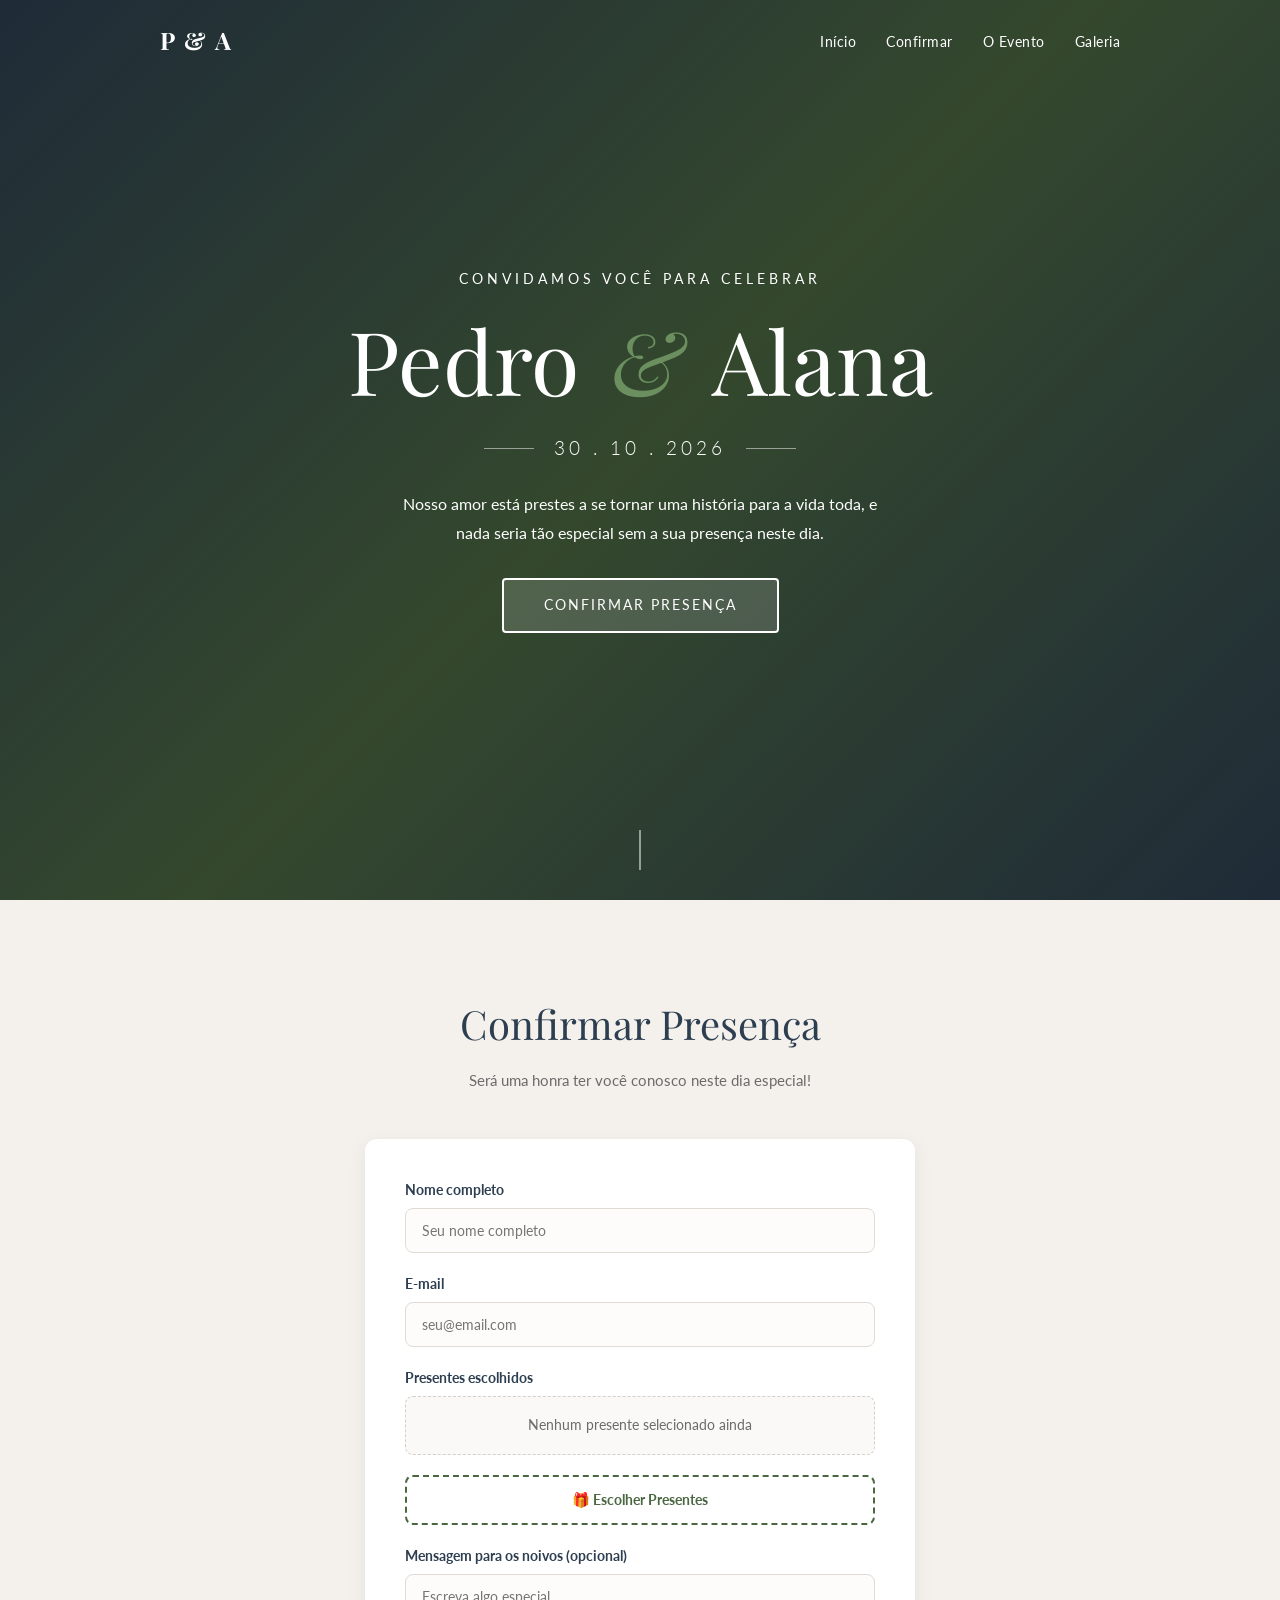
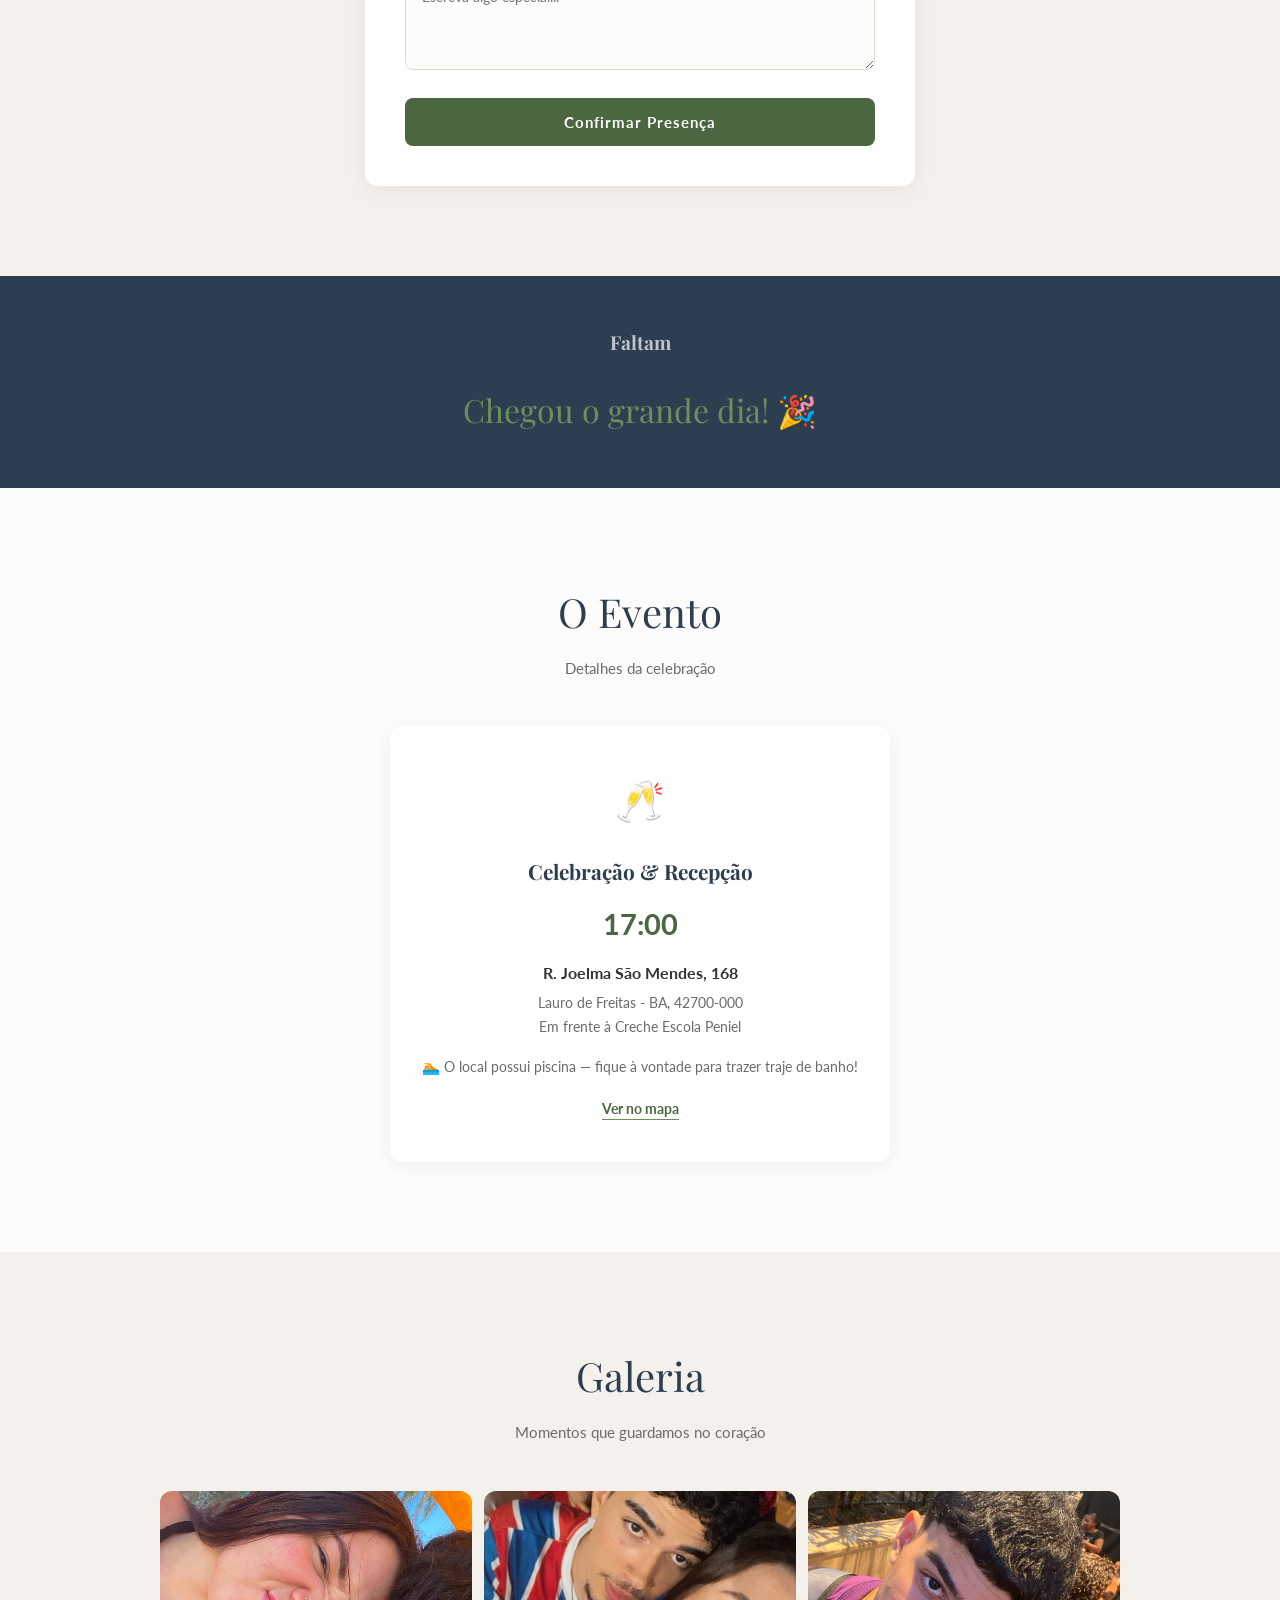
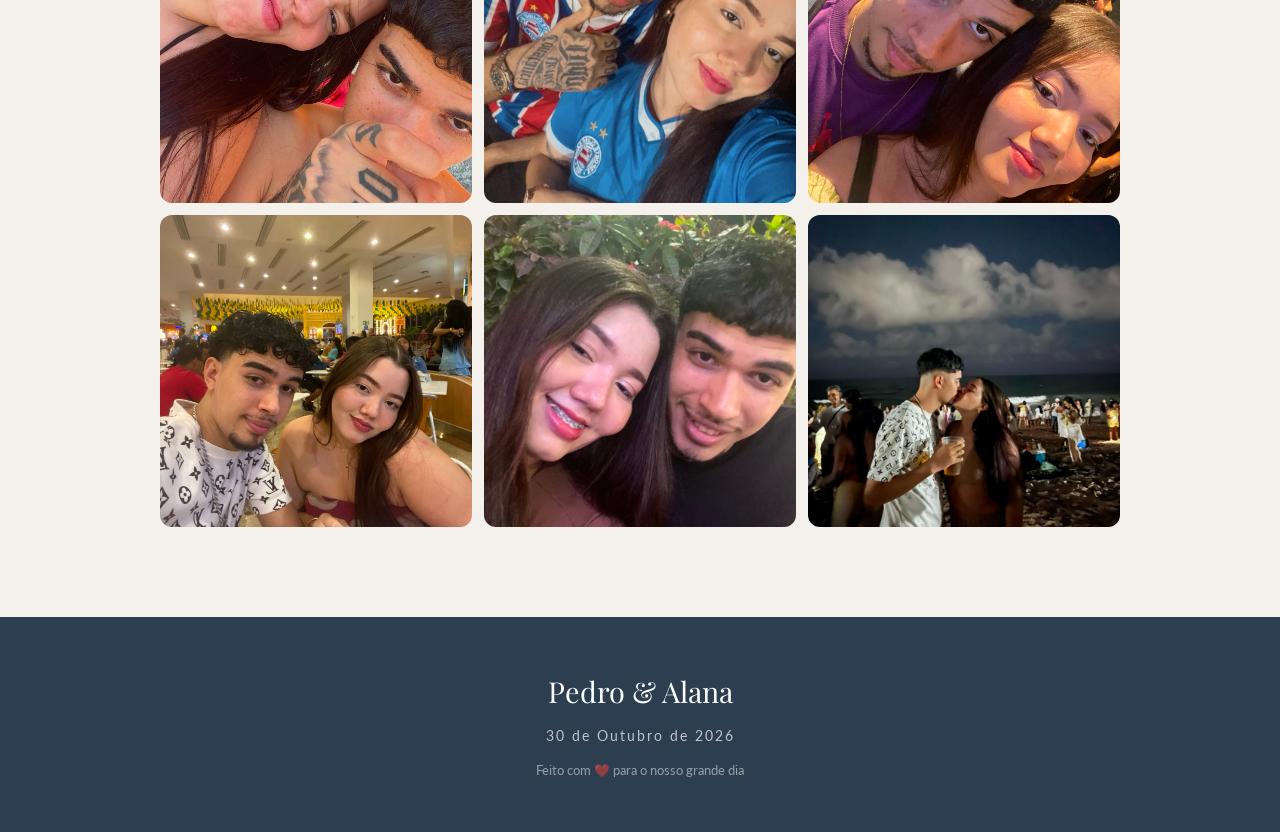
==== index.html @ 4450fdfe "conectando com banco de dados" ====
<!DOCTYPE html>
<html lang="pt-BR">
<head>
    <meta charset="UTF-8">
    <meta name="viewport" content="width=device-width, initial-scale=1.0">
    <title>Pedro & Alana - Nosso Casamento</title>
    <meta name="description" content="Você está convidado(a) para celebrar o casamento de Pedro & Alana. 30 de Outubro de 2026.">
    <meta property="og:title" content="Pedro & Alana - Casamento 💍">
    <meta property="og:description" content="Com alegria no coração, convidamos você para celebrar nosso casamento e chá de casa nova. 30 de Outubro de 2026.">
    <meta property="og:image" content="https://pedriquedantas.github.io/casamento-pedro-e-alana/img/preview.jpg">
    <meta property="og:url" content="https://pedriquedantas.github.io/casamento-pedro-e-alana/">
    <meta property="og:type" content="website">
    <link rel="preconnect" href="https://fonts.googleapis.com">
    <link rel="preconnect" href="https://fonts.gstatic.com" crossorigin>
    <link href="https://fonts.googleapis.com/css2?family=Playfair+Display:ital,wght@0,400;0,700;1,400&family=Lato:wght@300;400;700&display=swap" rel="stylesheet">
    <link rel="stylesheet" href="css/style.css">
    <link rel="stylesheet" href="css/animations.css">
</head>
<body>
    <!-- Navegação -->
    <nav class="navbar" id="navbar">
        <div class="nav-container">
            <a href="#inicio" class="nav-logo">P & A</a>
            <button class="nav-toggle" id="navToggle" aria-label="Menu">
                <span></span>
                <span></span>
                <span></span>
            </button>
            <ul class="nav-menu" id="navMenu">
                <li><a href="#inicio">Início</a></li>
                <li><a href="#confirmar">Confirmar</a></li>
                <li><a href="#evento">O Evento</a></li>
                <li><a href="#galeria">Galeria</a></li>
            </ul>
        </div>
    </nav>

    <!-- Hero Section -->
    <section class="hero" id="inicio">
        <div class="hero-overlay"></div>
        <div class="hero-content">
            <p class="hero-subtitle fade-in">Convidamos você para celebrar</p>
            <h1 class="hero-title fade-in">Pedro <span class="ampersand">&</span> Alana</h1>
            <div class="hero-date fade-in">
                <span class="hero-line"></span>
                <p>30 . 10 . 2026</p>
                <span class="hero-line"></span>
            </div>
            <p class="hero-msg fade-in">Nosso amor está prestes a se tornar uma história para a vida toda, e nada seria tão especial sem a sua presença neste dia.</p>
            <div class="hero-buttons fade-in">
                <a href="#confirmar" class="hero-btn">Confirmar Presença</a>
            </div>
        </div>
        <div class="scroll-indicator"><span></span></div>
    </section>

    <!-- Confirmação de Presença -->
    <section class="section confirmar" id="confirmar">
        <div class="container">
            <h2 class="section-title">Confirmar Presença</h2>
            <p class="section-subtitle">Será uma honra ter você conosco neste dia especial!</p>

            <div class="form-card">
                <form id="rsvpForm" action="https://api.web3forms.com/submit" method="POST">
                    <input type="hidden" name="access_key" value="fa7664ac-3892-43a5-90b3-ad1bafce00cf">
                    <input type="hidden" name="subject" value="Nova Confirmação de Presença - Casamento Pedro & Alana">
                    <input type="hidden" name="from_name" value="Site Casamento Pedro & Alana">
                    <input type="checkbox" name="botcheck" style="display:none">
                    <div class="form-group">
                        <label for="nome">Nome completo</label>
                        <input type="text" id="nome" name="nome" placeholder="Seu nome completo" required>
                    </div>
                    <div class="form-group">
                        <label for="email">E-mail</label>
                        <input type="email" id="email" name="email" placeholder="seu@email.com" required>
                    </div>
                    <div class="form-group">
                        <label>Presentes escolhidos</label>
                        <div class="presentes-escolhidos" id="presentesEscolhidos">
                            <p class="presentes-placeholder">Nenhum presente selecionado ainda</p>
                        </div>
                        <input type="hidden" id="presenteHidden" name="presentes" value="">
                    </div>
                    <button type="button" class="btn-escolher-presente" id="btnEscolherPresente">🎁 Escolher Presentes</button>
                    <div class="form-group">
                        <label for="mensagem">Mensagem para os noivos (opcional)</label>
                        <textarea id="mensagem" name="mensagem" placeholder="Escreva algo especial..." rows="4"></textarea>
                    </div>
                    <button type="submit" class="btn-submit">Confirmar Presença</button>
                </form>
                <div class="form-success" id="formSuccess" hidden>
                    <div class="success-icon">✅</div>
                    <h3>Presença Confirmada!</h3>
                    <p>Obrigado! Estamos ansiosos para celebrar com você.</p>
                </div>
            </div>
        </div>
    </section>

    <!-- Contagem Regressiva -->
    <section class="countdown-section">
        <div class="container">
            <h2 class="section-subtitle">Faltam</h2>
            <div class="countdown" id="countdown">
                <div class="count-item">
                    <span class="count-number" id="dias">0</span>
                    <span class="count-label">Dias</span>
                </div>
                <div class="count-item">
                    <span class="count-number" id="horas">0</span>
                    <span class="count-label">Horas</span>
                </div>
                <div class="count-item">
                    <span class="count-number" id="minutos">0</span>
                    <span class="count-label">Minutos</span>
                </div>
                <div class="count-item">
                    <span class="count-number" id="segundos">0</span>
                    <span class="count-label">Segundos</span>
                </div>
            </div>
        </div>
    </section>

    <!-- O Evento -->
    <section class="section evento" id="evento">
        <div class="container">
            <h2 class="section-title">O Evento</h2>
            <p class="section-subtitle">Detalhes da celebração</p>
            <div class="evento-grid">
                <div class="evento-card fade-in-up">
                    <div class="evento-icon">🥂</div>
                    <h3>Celebração & Recepção</h3>
                    <p class="evento-hora">17:00</p>
                    <p class="evento-local">R. Joelma São Mendes, 168</p>
                    <p class="evento-endereco">Lauro de Freitas - BA, 42700-000<br>Em frente à Creche Escola Peniel</p>
                    <p class="evento-endereco" style="margin-top: 10px;">🏊 O local possui piscina — fique à vontade para trazer traje de banho!</p>
                    <a href="https://www.google.com/maps/search/R.+Joelma+São+Mendes+168+Lauro+de+Freitas+BA" class="evento-mapa" target="_blank">Ver no mapa</a>
                </div>
            </div>
        </div>
    </section>

    <!-- Galeria -->
    <section class="section galeria" id="galeria">
        <div class="container">
            <h2 class="section-title">Galeria</h2>
            <p class="section-subtitle">Momentos que guardamos no coração</p>
            <div class="galeria-grid">
                <div class="galeria-item fade-in-up"><img src="img/galeria-1.jpg" alt="Pedro e Alana"></div>
                <div class="galeria-item fade-in-up"><img src="img/galeria-2.jpg" alt="Pedro e Alana"></div>
                <div class="galeria-item fade-in-up"><img src="img/galeria-3.jpg" alt="Pedro e Alana"></div>
                <div class="galeria-item fade-in-up"><img src="img/galeria-4.jpg" alt="Pedro e Alana"></div>
                <div class="galeria-item fade-in-up"><img src="img/galeria-5.jpg" alt="Pedro e Alana"></div>
                <div class="galeria-item fade-in-up"><img src="img/galeria-6.jpg" alt="Pedro e Alana"></div>
            </div>
        </div>
    </section>

    <!-- Footer -->
    <footer class="footer">
        <div class="footer-content">
            <p class="footer-names">Pedro & Alana</p>
            <p class="footer-date">30 de Outubro de 2026</p>
            <p class="footer-msg">Feito com ❤️ para o nosso grande dia</p>
        </div>
    </footer>

    <!-- Modal Introdução Chá de Casa Nova -->
    <div class="modal" id="modalIntro" hidden>
        <div class="modal-overlay"></div>
        <div class="modal-content modal-intro">
            <div class="intro-animation">
                <div class="intro-icon">🏡</div>
                <h3>Chá de Casa Nova</h3>
                <p>Além de celebrar nosso casamento, estamos construindo juntos o nosso primeiro lar.</p>
                <p>Cada presente que você escolher será parte dessa história que estamos começando a escrever.</p>
                <p class="intro-paleta">🎨 Nossa paleta preferida: <strong>branco</strong>, <strong>cinza</strong> e <strong>preto</strong></p>
                <button class="btn-ver-presentes" id="btnVerPresentes">Ver Lista de Presentes →</button>
            </div>
        </div>
    </div>

    <!-- Modal de Presentes -->
    <div class="modal" id="modalPresentes" hidden>
        <div class="modal-overlay"></div>
        <div class="modal-content modal-presentes">
            <button class="modal-close" id="modalClose" aria-label="Fechar">&times;</button>
            <h3>Escolha um Presente 🎁</h3>
            <p style="color: var(--text-light); margin-bottom: 20px;">Clique nos presentes que deseja dar — você pode escolher mais de um!</p>
            <div class="modal-presentes-grid">
                <div class="modal-presente-item" data-item="Kit de Talheres 24pç" data-valor="114.30">
                    <img src="https://m.magazineluiza.com.br/a-static/420x420/jogo-de-talheres-tramontina-inox-colher-faca-garfo-24-pecas-inox/ecomba/buzi-24/5e5c40ea4fdc407ab9ac84c4c9607fbe.jpeg" alt="Kit de Talheres">
                    <span class="modal-presente-nome">Kit de Talheres 24pç</span>
                    <span class="modal-presente-valor">R$ 114,30</span>
                </div>
                <div class="modal-presente-item" data-item="Jogo de Copos 6pç" data-valor="59.90">
                    <img src="https://m.magazineluiza.com.br/a-static/420x420/jogo-de-copos-de-vidro-440ml-6-pecas-haus-concept-prince/magazineluiza/238950500/ed05862039e8bf380545e26cb902b89f.jpg" alt="Jogo de Copos">
                    <span class="modal-presente-nome">Jogo de Copos 6pç</span>
                    <span class="modal-presente-valor">R$ 59,90</span>
                </div>
                <div class="modal-presente-item" data-item="Aspirador de Pó Electrolux" data-valor="199.90">
                    <img src="https://a-static.mlcdn.com.br/450pxx450px/aspirador-de-po-vertical-electrolux-1100w-powerspeed-2-em-1-eletrolux/carrefouroficial/900012657/34eea8bad2c3ba28232d7d7eb1c2023a.jpeg" alt="Aspirador de Pó">
                    <span class="modal-presente-nome">Aspirador de Pó Electrolux</span>
                    <span class="modal-presente-valor">R$ 199,90</span>
                </div>
                <div class="modal-presente-item" data-item="Jogo de Panelas 6pç" data-valor="480.10">
                    <img src="https://m.magazineluiza.com.br/a-static/420x420/jogo-de-panelas-antiaderente-ceramica-cooktop-fogao-inducao-kit-6-pecas-conjunto-marmol-mimostyle/magazinegeraiscomercio/ut1902-1/ed225d741a01115f8f3fce065d508795.jpeg" alt="Jogo de Panelas">
                    <span class="modal-presente-nome">Jogo de Panelas 6pç</span>
                    <span class="modal-presente-valor">R$ 480,10</span>
                </div>
                <div class="modal-presente-item" data-item="Jogo de Toalhas 4pç" data-valor="169.90">
                    <img src="https://a-static.mlcdn.com.br/280x210/jogo-de-toalhas-4-pecas-marselha-100-algodao-felpudas-sarah-enxovais/toalhassarah/410052/fd03adc4da24a21e64c34e1f89e6ee22.jpeg" alt="Jogo de Toalhas">
                    <span class="modal-presente-nome">Jogo de Toalhas 4pç</span>
                    <span class="modal-presente-valor">R$ 169,90</span>
                </div>
                <div class="modal-presente-item" data-item="Jogo de Cama Casal 6pç" data-valor="149.90">
                    <img src="https://a-static.mlcdn.com.br/%7Bw%7Dx%7Bh%7D/jogo-de-cama-casal-padrao-100-algodao-percal-200-fios-03-pecas-tecido-grosso-macio-cama-box-lindo-mf-enxovais/mfenxovais/15941742290/b84761ccc6e9d76e5aa99f01a6c27c13.jpeg" alt="Jogo de Cama">
                    <span class="modal-presente-nome">Jogo de Cama Casal 6pç</span>
                    <span class="modal-presente-valor">R$ 149,90</span>
                </div>
                <div class="modal-presente-item" data-item="Liquidificador Mondial Turbo" data-valor="139.90">
                    <img src="https://m.magazineluiza.com.br/a-static/420x420/liquidificador-mondial-turbo-3-velocidades-110v-preto/loibrasil/11156/a1725515b0c609f66de9ba4f3d2be5b3.jpg" alt="Liquidificador">
                    <span class="modal-presente-nome">Liquidificador Mondial Turbo</span>
                    <span class="modal-presente-valor">R$ 139,90</span>
                </div>
                <div class="modal-presente-item" data-item="Air Fryer Mondial 12L" data-valor="489.90">
                    <img src="https://m.magazineluiza.com.br/a-static/420x420/fritadeira-air-fryer-mondial-oven-12l-preto-e-inox-afo12/angeloni2/5116519/40b8ff199fcf1559f62c27d562588789.jpg" alt="Air Fryer">
                    <span class="modal-presente-nome">Air Fryer Mondial 12L</span>
                    <span class="modal-presente-valor">R$ 489,90</span>
                </div>
                <div class="modal-presente-item" data-item="Ferro de Passar Black+Decker" data-valor="99.90">
                    <img src="https://m.magazineluiza.com.br/a-static/420x420/ferro-de-passar-black-decker-seco-preto-ferro-passar-antigo-black-decker/encomendamaiseletrosp/14130240792/0a49538127790b5d7adf42aea29b5bc8.jpg" alt="Ferro de Passar">
                    <span class="modal-presente-nome">Ferro de Passar Black+Decker</span>
                    <span class="modal-presente-valor">R$ 99,90</span>
                </div>
                <div class="modal-presente-item" data-item="Jogo de Pratos Tramontina 4pç" data-valor="119.90">
                    <img src="https://m.magazineluiza.com.br/a-static/420x420/jogo-de-pratos-rasos-jantar-refeicao-28cm-kit-4-pecas-azzura-porcelana-decorada-floral-tramontina/magazinegeraiscomercio/ut5420/45f4308349ec332b5b3cdace28d5a5da.jpeg" alt="Jogo de Pratos">
                    <span class="modal-presente-nome">Jogo de Pratos Tramontina 4pç</span>
                    <span class="modal-presente-valor">R$ 119,90</span>
                </div>
                <div class="modal-presente-item" data-item="Micro-ondas Mondial 34L" data-valor="529.90">
                    <img src="https://m.magazineluiza.com.br/a-static/420x420/micro-ondas-mondial-34l-espelhado-mo-02-34-e/magazineluiza/236537700/9dd71432e1a0346fdb903d7fda9a9344.jpg" alt="Micro-ondas">
                    <span class="modal-presente-nome">Micro-ondas Mondial 34L</span>
                    <span class="modal-presente-valor">R$ 529,90</span>
                </div>
                <div class="modal-presente-item" data-item="Batedeira Planetária Mondial" data-valor="349.90">
                    <img src="https://a-static.mlcdn.com.br/470x352/batedeira-planetaria-mondial-preto-e-inox-700w-premium-12-velocidades/magazineluiza/021259300/d63c859ff503ef3e0186d5288be41c71.jpg" alt="Batedeira Planetária">
                    <span class="modal-presente-nome">Batedeira Planetária Mondial</span>
                    <span class="modal-presente-valor">R$ 349,90</span>
                </div>
                <div class="modal-presente-item" data-item="Chaleira Elétrica Mondial 2L" data-valor="89.90">
                    <img src="https://m.magazineluiza.com.br/a-static/420x420/chaleira-eletrica-mondial-pratic-inox-jarra-de-2-litros-ce-06-ferve-agua-p-cha-chimarrao-leite-em-po/lojamegaeletro2/5817731134/983493948d5a38aa0d98798130805c4b.jpeg" alt="Chaleira Elétrica">
                    <span class="modal-presente-nome">Chaleira Elétrica Mondial 2L</span>
                    <span class="modal-presente-valor">R$ 89,90</span>
                </div>
                <div class="modal-presente-item" data-item="Jogo de Taças 6pç" data-valor="89.90">
                    <img src="https://a-static.mlcdn.com.br/420x420/jogo-de-6-tacas-de-vidro-diamante-transparente-340ml-original/lojasrenascerd/sl0826/5a498338d31e282e770616c846af3d33.jpeg" alt="Jogo de Taças">
                    <span class="modal-presente-nome">Jogo de Taças 6pç</span>
                    <span class="modal-presente-valor">R$ 89,90</span>
                </div>
                <div class="modal-presente-item" data-item="Kit Utensílios Cozinha 10pç" data-valor="79.90">
                    <img src="https://m.magazineluiza.com.br/a-static/420x420/conjunto-kit-utensilios-de-cozinha-silicone-inox-jogo-de-utensilio-10-pecas-colheres-espatulas-conchas-pegadores-lumai/idzsolucoes/14778821771/0b2d051d470523ceb79337b05b1e8bd9.jpeg" alt="Kit Utensílios">
                    <span class="modal-presente-nome">Kit Utensílios Cozinha 10pç</span>
                    <span class="modal-presente-valor">R$ 79,90</span>
                </div>
                <div class="modal-presente-item" data-item="Frigideira Tramontina 24cm" data-valor="89.90">
                    <img src="https://a-static.mlcdn.com.br/280x210/frigideira-funda-tramontina-loreto-24cm-antiaderente-wok-22-litros/setemare/ftl24/d513bd9d17cf761c07cf83a31af54cb4.jpg" alt="Frigideira">
                    <span class="modal-presente-nome">Frigideira Tramontina 24cm</span>
                    <span class="modal-presente-valor">R$ 89,90</span>
                </div>
                <div class="modal-presente-item" data-item="Jogo de Facas Tramontina 5pç" data-valor="49.99">
                    <img src="https://a-static.mlcdn.com.br/420x420/jogo-de-facas-tramontina-felice-de-aco-inox-5-pecas-cores-sortidas-tramontina-23499078/trpstore/58834/79175bf789624d2aff3708dde9f64847.jpeg" alt="Jogo de Facas">
                    <span class="modal-presente-nome">Jogo de Facas Tramontina 5pç</span>
                    <span class="modal-presente-valor">R$ 49,99</span>
                </div>
                <div class="modal-presente-item" data-item="Tábua de Corte Pinus" data-valor="59.90">
                    <img src="https://a-static.mlcdn.com.br/420x420/prancha-em-pinus-40x25-com-canaleta-edal/edaltorneadosdemadeirasltda/145/0eb52d47d78ae63a6f93e5908ae286fe.jpeg" alt="Tábua de Corte">
                    <span class="modal-presente-nome">Tábua de Corte Pinus</span>
                    <span class="modal-presente-valor">R$ 59,90</span>
                </div>
                <div class="modal-presente-item" data-item="Aparelho de Jantar 42pç" data-valor="287.90">
                    <img src="https://a-static.mlcdn.com.br/420x420/aparelho-de-jantar-porcelana-legacy-filete-dourado-42-pecas-full-fit/casacenter/6294/a11678e6263b921925fbb9e3eec87880.jpeg" alt="Aparelho de Jantar">
                    <span class="modal-presente-nome">Aparelho de Jantar 42pç</span>
                    <span class="modal-presente-valor">R$ 287,90</span>
                </div>
                <div class="modal-presente-item" data-item="Kit Toalhas Banho 4pç" data-valor="149.90">
                    <img src="https://m.magazineluiza.com.br/a-static/420x420/kit-toalha-banho-e-rosto-4-pecas-prata-100-algodao-fio-penteado-alta-absorcao-buettner-bouton/casalanina/bt-jgt-2b2r-nat-pct-600/845d036f5ba1d46a96e28b3860fbf0e4.jpeg" alt="Kit Toalhas">
                    <span class="modal-presente-nome">Kit Toalhas Banho 4pç</span>
                    <span class="modal-presente-valor">R$ 149,90</span>
                </div>
                <div class="modal-presente-item" data-item="Cortinas" data-valor="89.90">
                    <img src="https://m.magazineluiza.com.br/a-static/420x420/cortinas-aersas-natural-pinch-linho-plissado-214-cm-de-comprimento-2-paineis/nocnocestadosunidos/buybox-cpb0cnlrsrnw/c3370630a655fe1008090242c57f9014.jpeg" alt="Cortinas">
                    <span class="modal-presente-nome">Cortinas</span>
                    <span class="modal-presente-valor">R$ 89,90</span>
                </div>
                <div class="modal-presente-item" data-item="Porta Temperos" data-valor="49.90">
                    <img src="https://m.magazineluiza.com.br/a-static/420x420/porta-tempero-de-vidro-10-pecas-brinox-lock-stock/magazineluiza/240128700/ad5bd42997fc802543f82673241c26af.jpg" alt="Porta Temperos">
                    <span class="modal-presente-nome">Porta Temperos</span>
                    <span class="modal-presente-valor">R$ 49,90</span>
                </div>
                <div class="modal-presente-item" data-item="Mop Giratório" data-valor="105.44">
                    <img src="https://m.magazineluiza.com.br/a-static/420x420/mop-giratorio-8-litros-com-cesto-em-inox-cabo-de-140cm-2-refis-nybc/nybcloja/7908893385187/00c186b4385933e03453e2589fdb42f4.jpeg" alt="Mop Giratório">
                    <span class="modal-presente-nome">Mop Giratório</span>
                    <span class="modal-presente-valor">R$ 105,44</span>
                </div>
                <div class="modal-presente-item" data-item="Escorredor de Pratos Inox" data-valor="129.99">
                    <img src="https://m.magazineluiza.com.br/a-static/420x420/escorredor-de-pratos-20-pratos-montado-porta-talher-em-aco-inox-100-original-mak-inox/multicompras010/15927332140/b947ca2bf6bb2ff0cf0a7b3fc1a094bc.jpeg" alt="Escorredor">
                    <span class="modal-presente-nome">Escorredor de Pratos Inox</span>
                    <span class="modal-presente-valor">R$ 129,99</span>
                </div>
                <div class="modal-presente-item" data-item="Varal de Chão" data-valor="69.90">
                    <img src="https://m.magazineluiza.com.br/a-static/420x420/varal-de-chao-vertical-para-roupas-3-andares-dobravel-portatil-grande-kontuz/nawebutilidade/14819392694/f22670296a9bfbea43a1c9a381c9fd87.jpeg" alt="Varal de Chão">
                    <span class="modal-presente-nome">Varal de Chão</span>
                    <span class="modal-presente-valor">R$ 69,90</span>
                </div>
                <div class="modal-presente-item" data-item="Cesto de Roupas" data-valor="72.90">
                    <img src="https://m.magazineluiza.com.br/a-static/420x420/cesto-de-roupa-suja-de-bambu-com-tampa-e-alcas-50-litros-organizador-lavanderia-brinquedos-kontuz-home/nawebutilidade/cesto03/c7b9e16736157ff400cabc1e1769621c.jpeg" alt="Cesto de Roupas">
                    <span class="modal-presente-nome">Cesto de Roupas</span>
                    <span class="modal-presente-valor">R$ 72,90</span>
                </div>
                <div class="modal-presente-item" data-item="Jogo de Lençol" data-valor="115">
                    <img src="https://a-static.mlcdn.com.br/280x210/jogo-de-lencol-queen-4-pecas-percal-400-fios-premium-rt-enxovais/rtenxovais/jgqueen-400-est/0f40739692cc1c20895777c50e5a5eed.jpeg" alt="Jogo de Lençol">
                    <span class="modal-presente-nome">Jogo de Lençol</span>
                    <span class="modal-presente-valor">R$ 115,00</span>
                </div>
                <div class="modal-presente-item" data-item="Travesseiros" data-valor="49.90">
                    <img src="https://a-static.mlcdn.com.br/420x420/kit-3-travesseiros-hedrons-sono-suave-antialergico-50x70-cm/lorraine-enxovais/k3trhedson/8da5cd52c2eb1928f639ca7e6c671386.jpeg" alt="Travesseiros">
                    <span class="modal-presente-nome">Travesseiros</span>
                    <span class="modal-presente-valor">R$ 49,90</span>
                </div>
                <div class="modal-presente-item" data-item="Conjuntos de Potes" data-valor="69.90">
                    <img src="https://a-static.mlcdn.com.br/280x210/jogo-de-potes-de-vidro-brinox-com-tampa-retangular-lock-stock-6-pecas/magazineluiza/240274100/a63df4aa6120b4b4dca859c9de15c0b3.jpg" alt="Conjuntos de Potes">
                    <span class="modal-presente-nome">Conjuntos de Potes</span>
                    <span class="modal-presente-valor">R$ 69,90</span>
                </div>
                <div class="modal-presente-item" data-item="Travessa de Vidro" data-valor="64.99">
                    <img src="https://a-static.mlcdn.com.br/420x420/travessa-refrataria-de-vidro-retangular-linha-borcam-3-850-ml/portinoxpresentes/46ac350e04e711f0a49d42010a4808f6/38dda1e31a95253df99387bb9bc288b9.jpg" alt="Travessa de Vidro">
                    <span class="modal-presente-nome">Travessa de Vidro</span>
                    <span class="modal-presente-valor">R$ 64,99</span>
                </div>
                <div class="modal-presente-item" data-item="Assadeiras para Bolo" data-valor="69.90">
                    <img src="https://a-static.mlcdn.com.br/420x420/jogo-de-assadeiras-tramontina-antiaderente-retangular-funda-forma-de-bolo/ecomba/kit-4-assadeira-tramontina/1be198aaec7a1cf3a1085c29a44d8d19.jpeg" alt="Assadeiras">
                    <span class="modal-presente-nome">Assadeiras para Bolo</span>
                    <span class="modal-presente-valor">R$ 69,90</span>
                </div>
                <div class="modal-presente-item" data-item="Boleira" data-valor="69.90">
                    <img src="https://m.magazineluiza.com.br/a-static/420x420/boleira-de-vidro-centro-de-mesa-com-tampa-ambar-espelhado-31cm-casambiente/globaleletro/9875p/76ed6b4428a39b9d449712aebaf22024.jpeg" alt="Boleira">
                    <span class="modal-presente-nome">Boleira</span>
                    <span class="modal-presente-valor">R$ 69,90</span>
                </div>
                <div class="modal-presente-item" data-item="Sanduicheira" data-valor="94.91">
                    <img src="https://m.magazineluiza.com.br/a-static/420x420/sanduicheira-grill-mondial-premium-s-19-vermelha-800w/magazineluiza/236683700/7b6dd03546db0f5f36ff367bdb26882a.jpg" alt="Sanduicheira">
                    <span class="modal-presente-nome">Sanduicheira</span>
                    <span class="modal-presente-valor">R$ 94,91</span>
                </div>
                <div class="modal-presente-item" data-item="Conjunto de Xícaras" data-valor="74.99">
                    <img src="https://imgs.casasbahia.com.br/1571195035/1xg.jpg" alt="Conjunto de Xícaras">
                    <span class="modal-presente-nome">Conjunto de Xícaras</span>
                    <span class="modal-presente-valor">R$ 74,99</span>
                </div>
                <div class="modal-presente-item" data-item="Garrafa Térmica de Café" data-valor="59.90">
                    <img src="https://m.magazineluiza.com.br/a-static/420x420/garrafa-termica-cafe-cha-1-litro-khadija-bege-e-dourado-com-alca-elegante-tampa-click-tuut/unioncomerciodevariedades/26461/f514684b34498c62dec3123fd726e07d.jpeg" alt="Garrafa Térmica">
                    <span class="modal-presente-nome">Garrafa Térmica de Café</span>
                    <span class="modal-presente-valor">R$ 59,90</span>
                </div>
                <div class="modal-presente-item" data-item="Jarra de Suco" data-valor="55.09">
                    <img src="https://a-static.mlcdn.com.br/450pxx450px/kit-2-jarras-de-vidro-com-tampa-1-6-litros-para-suco-agua-original/multimaniacomedistribuicao/sl0887x2/4a9797036e95cf15be85cf966e77330b.jpeg" alt="Jarra de Suco">
                    <span class="modal-presente-nome">Jarra de Suco</span>
                    <span class="modal-presente-valor">R$ 55,09</span>
                </div>
                <div class="modal-presente-item" data-item="Ralador Inox" data-valor="35">
                    <img src="https://m.magazineluiza.com.br/a-static/420x420/ralador-inox-4-faces-21cm-inox-gourmet-mix-prata-legumes-queijo-fruta-art-house-panami-original/panami/raladorinoxpan/b2cc012aee70922715c050c3d5c6af66.jpeg" alt="Ralador Inox">
                    <span class="modal-presente-nome">Ralador Inox</span>
                    <span class="modal-presente-valor">R$ 35,00</span>
                </div>
                <div class="modal-presente-item" data-item="Processador de Alimentos" data-valor="150">
                    <img src="https://electrolux.vtexassets.com/arquivos/ids/260807/Multiprocessor_EFP500_FrontView_Electrolux-7000x7000.jpg?v=638817021379570000" alt="Processador de Alimentos">
                    <span class="modal-presente-nome">Processador de Alimentos</span>
                    <span class="modal-presente-valor">R$ 150,00</span>
                </div>
                <div class="modal-presente-item" data-item="Panela de Pressão" data-valor="194.31">
                    <img src="https://a-static.mlcdn.com.br/450pxx450px/panela-de-pressao-45l-polida-abc/utensil/1067783164/5d24ab3702286b1e78e3643986d99c4d.jpg" alt="Panela de Pressão">
                    <span class="modal-presente-nome">Panela de Pressão</span>
                    <span class="modal-presente-valor">R$ 194,31</span>
                </div>
            </div>
            <div class="modal-footer" id="modalFooter">
                <p class="modal-status" id="modalStatus">Nenhum presente selecionado</p>
                <button class="btn-confirmar-presentes" id="btnConfirmarPresentes">Pronto, finalizar ✓</button>
            </div>
        </div>
    </div>

    <script src="js/main.js"></script>
</body>
</html>
---- css/style.css ----
/* ===== RESET & BASE ===== */
*,
*::before,
*::after {
    margin: 0;
    padding: 0;
    box-sizing: border-box;
}

:root {
    --primary: #4a6741;
    --primary-light: #6b8f5e;
    --primary-dark: #3a5233;
    --accent: #2c3e50;
    --bg: #fdfcfa;
    --bg-alt: #f4f1ec;
    --text: #333333;
    --text-light: #6b6b6b;
    --white: #ffffff;
    --shadow: 0 4px 20px rgba(0, 0, 0, 0.06);
    --shadow-lg: 0 10px 40px rgba(0, 0, 0, 0.1);
    --radius: 12px;
    --transition: 0.3s ease;
    --font-display: 'Playfair Display', serif;
    --font-body: 'Lato', sans-serif;
}

html {
    scroll-behavior: smooth;
}

body {
    font-family: var(--font-body);
    background-color: var(--bg);
    color: var(--text);
    line-height: 1.7;
    overflow-x: hidden;
}

img {
    max-width: 100%;
    height: auto;
    display: block;
}

a {
    text-decoration: none;
    color: inherit;
    transition: color var(--transition);
}

button {
    cursor: pointer;
    border: none;
    font-family: inherit;
}

.container {
    max-width: 1000px;
    margin: 0 auto;
    padding: 0 20px;
}

/* ===== NAVBAR ===== */
.navbar {
    position: fixed;
    top: 0;
    left: 0;
    width: 100%;
    z-index: 1000;
    padding: 20px 0;
    transition: all var(--transition);
}

.navbar.scrolled {
    background: rgba(255, 255, 255, 0.97);
    padding: 12px 0;
    box-shadow: 0 2px 20px rgba(0, 0, 0, 0.08);
}

.nav-container {
    max-width: 1000px;
    margin: 0 auto;
    padding: 0 20px;
    display: flex;
    align-items: center;
    justify-content: space-between;
}

.nav-logo {
    font-family: var(--font-display);
    font-size: 1.5rem;
    color: var(--white);
    font-weight: 700;
    letter-spacing: 2px;
    transition: color var(--transition);
}

.navbar.scrolled .nav-logo {
    color: var(--primary);
}

.nav-menu {
    display: flex;
    list-style: none;
    gap: 30px;
}

.nav-menu a {
    color: var(--white);
    font-size: 0.9rem;
    font-weight: 400;
    letter-spacing: 0.5px;
    position: relative;
    transition: color var(--transition);
}

.nav-menu a::after {
    content: '';
    position: absolute;
    bottom: -4px;
    left: 0;
    width: 0;
    height: 1px;
    background: var(--primary-light);
    transition: width var(--transition);
}

.nav-menu a:hover::after {
    width: 100%;
}

.navbar.scrolled .nav-menu a {
    color: var(--text);
}

.navbar.scrolled .nav-menu a:hover {
    color: var(--primary);
}

.nav-toggle {
    display: none;
    flex-direction: column;
    gap: 5px;
    background: none;
    padding: 5px;
}

.nav-toggle span {
    width: 25px;
    height: 2px;
    background: var(--white);
    transition: all var(--transition);
}

.navbar.scrolled .nav-toggle span {
    background: var(--text);
}

/* ===== HERO ===== */
.hero {
    position: relative;
    height: 100vh;
    min-height: 600px;
    display: flex;
    align-items: center;
    justify-content: center;
    background: linear-gradient(135deg, #2c3e50 0%, #4a6741 50%, #2c3e50 100%);
    overflow: hidden;
}

.hero-overlay {
    position: absolute;
    inset: 0;
    background: rgba(0, 0, 0, 0.3);
    z-index: 1;
}

.hero-content {
    position: relative;
    z-index: 2;
    text-align: center;
    color: var(--white);
    padding: 20px;
}

.hero-subtitle {
    font-size: 0.9rem;
    letter-spacing: 4px;
    text-transform: uppercase;
    margin-bottom: 15px;
    opacity: 0.9;
}

.hero-title {
    font-family: var(--font-display);
    font-size: clamp(3rem, 8vw, 5.5rem);
    font-weight: 400;
    line-height: 1.2;
    margin-bottom: 20px;
}

.ampersand {
    font-style: italic;
    color: var(--primary-light);
    margin: 0 10px;
}

.hero-date {
    display: flex;
    align-items: center;
    justify-content: center;
    gap: 20px;
    margin-bottom: 25px;
}

.hero-date p {
    font-size: 1.2rem;
    letter-spacing: 4px;
    font-weight: 300;
}

.hero-line {
    width: 50px;
    height: 1px;
    background: rgba(255, 255, 255, 0.5);
}

.hero-msg {
    font-size: 1rem;
    opacity: 0.85;
    max-width: 480px;
    margin: 0 auto 30px;
    line-height: 1.8;
}

.hero-buttons {
    display: flex;
    gap: 15px;
    justify-content: center;
}

.hero-btn {
    display: inline-block;
    padding: 14px 40px;
    background: rgba(255, 255, 255, 0.15);
    border: 2px solid var(--white);
    color: var(--white);
    font-size: 0.85rem;
    letter-spacing: 2px;
    text-transform: uppercase;
    border-radius: 4px;
    transition: all var(--transition);
    backdrop-filter: blur(4px);
}

.hero-btn:hover {
    background: var(--white);
    color: var(--accent);
}

.scroll-indicator {
    position: absolute;
    bottom: 30px;
    left: 50%;
    transform: translateX(-50%);
    z-index: 2;
}

.scroll-indicator span {
    display: block;
    width: 2px;
    height: 40px;
    background: rgba(255, 255, 255, 0.5);
    animation: scrollPulse 2s infinite;
}

/* ===== SECTIONS ===== */
.section {
    padding: 90px 0;
}

.section-title {
    font-family: var(--font-display);
    font-size: clamp(1.8rem, 4vw, 2.5rem);
    text-align: center;
    color: var(--accent);
    margin-bottom: 10px;
    font-weight: 400;
}

.section-subtitle {
    text-align: center;
    color: var(--text-light);
    font-size: 0.95rem;
    margin-bottom: 45px;
    max-width: 600px;
    margin-left: auto;
    margin-right: auto;
    line-height: 1.7;
}

/* ===== CONFIRMAÇÃO ===== */
.confirmar {
    background: var(--bg-alt);
}

.form-card {
    max-width: 550px;
    margin: 0 auto;
    background: var(--white);
    padding: 40px;
    border-radius: var(--radius);
    box-shadow: var(--shadow);
}

.form-group {
    margin-bottom: 20px;
}

.form-group label {
    display: block;
    font-size: 0.85rem;
    font-weight: 700;
    color: var(--accent);
    margin-bottom: 6px;
}

.form-group input,
.form-group textarea {
    width: 100%;
    padding: 13px 16px;
    border: 1px solid #e0dbd4;
    border-radius: 8px;
    font-family: var(--font-body);
    font-size: 0.9rem;
    color: var(--text);
    background: var(--bg);
    transition: border-color var(--transition), box-shadow var(--transition);
}

.form-group input:focus,
.form-group textarea:focus {
    outline: none;
    border-color: var(--primary-light);
    box-shadow: 0 0 0 3px rgba(74, 103, 65, 0.1);
}

.form-group textarea {
    resize: vertical;
}

#presente {
    cursor: pointer;
    background-color: #f9f8f6;
}

#presente:hover {
    border-color: var(--primary);
}

.btn-submit {
    width: 100%;
    padding: 15px;
    background: var(--primary);
    color: var(--white);
    font-size: 0.95rem;
    font-weight: 700;
    letter-spacing: 1px;
    border-radius: 8px;
    transition: all var(--transition);
}

.btn-submit:hover {
    background: var(--primary-dark);
    transform: translateY(-2px);
    box-shadow: 0 5px 15px rgba(74, 103, 65, 0.3);
}

.form-success {
    text-align: center;
    padding: 30px;
}

.success-icon {
    font-size: 3rem;
    margin-bottom: 15px;
}

.form-success h3 {
    font-family: var(--font-display);
    font-size: 1.5rem;
    color: var(--accent);
    margin-bottom: 10px;
}

.form-success p {
    color: var(--text-light);
}

/* Presentes escolhidos */
.presentes-escolhidos {
    min-height: 50px;
    padding: 12px;
    border: 1px dashed #d4cfc7;
    border-radius: 8px;
    background: #faf9f7;
}

.presentes-placeholder {
    color: var(--text-light);
    font-size: 0.85rem;
    text-align: center;
    margin: 5px 0;
}

.presente-tag {
    display: inline-flex;
    align-items: center;
    gap: 6px;
    background: var(--primary);
    color: white;
    padding: 6px 12px;
    border-radius: 20px;
    font-size: 0.78rem;
    font-weight: 600;
    margin: 4px;
}

.presente-tag .remover-presente {
    background: none;
    border: none;
    color: white;
    font-size: 1rem;
    cursor: pointer;
    opacity: 0.8;
    padding: 0 2px;
    line-height: 1;
}

.presente-tag .remover-presente:hover {
    opacity: 1;
}

.btn-escolher-presente {
    width: 100%;
    padding: 14px;
    background: transparent;
    color: var(--primary);
    font-size: 0.9rem;
    font-weight: 700;
    border: 2px dashed var(--primary);
    border-radius: 8px;
    margin-bottom: 20px;
    transition: all var(--transition);
}

.btn-escolher-presente:hover {
    background: var(--primary);
    color: white;
    border-style: solid;
}

/* Modal Intro */
.modal-intro {
    max-width: 450px;
    text-align: center;
    padding: 50px 40px;
}

.intro-animation {
    animation: introFadeIn 0.8s ease both;
}

.intro-icon {
    font-size: 3.5rem;
    margin-bottom: 20px;
    animation: pulse 2s infinite;
}

.modal-intro h3 {
    font-family: var(--font-display);
    font-size: 1.6rem;
    color: var(--accent);
    margin-bottom: 15px;
}

.modal-intro p {
    color: var(--text-light);
    font-size: 0.95rem;
    line-height: 1.7;
    margin-bottom: 12px;
}

.intro-paleta {
    margin-top: 15px;
    padding: 10px;
    background: var(--bg-alt);
    border-radius: 8px;
    font-size: 0.85rem !important;
}

.btn-ver-presentes {
    margin-top: 25px;
    padding: 14px 30px;
    background: var(--primary);
    color: white;
    border: none;
    border-radius: 8px;
    font-size: 0.9rem;
    font-weight: 700;
    cursor: pointer;
    transition: all var(--transition);
}

.btn-ver-presentes:hover {
    background: var(--primary-dark);
    transform: translateY(-2px);
}

@keyframes introFadeIn {
    from { opacity: 0; transform: translateY(20px); }
    to { opacity: 1; transform: translateY(0); }
}

@keyframes pulse {
    0%, 100% { transform: scale(1); }
    50% { transform: scale(1.1); }
}

/* ===== COUNTDOWN ===== */
.countdown-section {
    background: var(--accent);
    padding: 50px 20px;
}

.countdown-section .section-subtitle {
    color: rgba(255, 255, 255, 0.7);
    text-align: center;
    font-family: var(--font-display);
    font-size: 1.2rem;
    margin-bottom: 25px;
}

.countdown {
    display: flex;
    justify-content: center;
    gap: 30px;
    flex-wrap: wrap;
}

.count-item {
    text-align: center;
    min-width: 90px;
}

.count-number {
    display: block;
    font-family: var(--font-display);
    font-size: 3rem;
    font-weight: 700;
    color: var(--primary-light);
    line-height: 1;
}

.count-label {
    display: block;
    font-size: 0.75rem;
    letter-spacing: 2px;
    text-transform: uppercase;
    color: rgba(255, 255, 255, 0.6);
    margin-top: 8px;
}

/* ===== EVENTO ===== */
.evento-grid {
    display: grid;
    grid-template-columns: 1fr;
    gap: 30px;
    max-width: 500px;
    margin: 0 auto;
}

.evento-card {
    background: var(--white);
    padding: 40px 30px;
    border-radius: var(--radius);
    text-align: center;
    box-shadow: var(--shadow);
    transition: transform var(--transition);
}

.evento-card:hover {
    transform: translateY(-3px);
}

.evento-icon {
    font-size: 2.5rem;
    margin-bottom: 20px;
}

.evento-card h3 {
    font-family: var(--font-display);
    font-size: 1.3rem;
    color: var(--accent);
    margin-bottom: 10px;
}

.evento-hora {
    font-size: 1.8rem;
    font-weight: 700;
    color: var(--primary);
    margin-bottom: 10px;
}

.evento-local {
    font-weight: 700;
    margin-bottom: 5px;
}

.evento-endereco {
    color: var(--text-light);
    font-size: 0.9rem;
    margin-bottom: 15px;
}

.evento-mapa {
    color: var(--primary);
    font-weight: 700;
    font-size: 0.9rem;
    border-bottom: 1px solid var(--primary-light);
    padding-bottom: 2px;
}

.evento-mapa:hover {
    color: var(--primary-dark);
}

/* ===== GALERIA ===== */
.galeria {
    background: var(--bg-alt);
}

.galeria-grid {
    display: grid;
    grid-template-columns: repeat(3, 1fr);
    gap: 12px;
}

.galeria-item {
    aspect-ratio: 1;
    border-radius: var(--radius);
    overflow: hidden;
}

.galeria-item img {
    width: 100%;
    height: 100%;
    object-fit: cover;
    transition: transform var(--transition);
}

.galeria-item:hover img {
    transform: scale(1.05);
}

/* ===== FOOTER ===== */
.footer {
    background: var(--accent);
    color: var(--white);
    padding: 50px 20px;
    text-align: center;
}

.footer-names {
    font-family: var(--font-display);
    font-size: 1.8rem;
    margin-bottom: 8px;
}

.footer-date {
    font-size: 0.9rem;
    opacity: 0.7;
    letter-spacing: 2px;
    margin-bottom: 12px;
}

.footer-msg {
    font-size: 0.8rem;
    opacity: 0.5;
}

/* ===== MODAL DE PRESENTES ===== */
.modal {
    position: fixed;
    inset: 0;
    z-index: 2000;
    display: flex;
    align-items: center;
    justify-content: center;
    padding: 20px;
}

.modal[hidden] {
    display: none;
}

.modal-overlay {
    position: absolute;
    inset: 0;
    background: rgba(0, 0, 0, 0.6);
}

.modal-content {
    position: relative;
    z-index: 1;
    background: var(--white);
    padding: 30px;
    border-radius: var(--radius);
    max-width: 700px;
    width: 100%;
    max-height: 85vh;
    overflow-y: auto;
    box-shadow: var(--shadow-lg);
}

.modal-close {
    position: absolute;
    top: 12px;
    right: 18px;
    background: none;
    font-size: 2rem;
    color: var(--text-light);
    transition: color var(--transition);
    cursor: pointer;
}

.modal-close:hover {
    color: var(--text);
}

.modal-content h3 {
    font-family: var(--font-display);
    font-size: 1.4rem;
    color: var(--accent);
    margin-bottom: 5px;
    text-align: center;
}

.modal-presentes-grid {
    display: grid;
    grid-template-columns: repeat(auto-fill, minmax(140px, 1fr));
    gap: 12px;
    margin-top: 15px;
}

.modal-presente-item {
    background: var(--bg);
    border: 2px solid transparent;
    border-radius: 10px;
    padding: 10px;
    text-align: center;
    cursor: pointer;
    transition: all var(--transition);
}

.modal-presente-item:hover {
    border-color: var(--primary);
    transform: translateY(-2px);
    box-shadow: 0 4px 12px rgba(74, 103, 65, 0.15);
}

.modal-presente-item img {
    width: 100%;
    aspect-ratio: 1;
    object-fit: cover;
    border-radius: 8px;
    margin-bottom: 8px;
}

.modal-presente-nome {
    display: block;
    font-size: 0.75rem;
    font-weight: 700;
    color: var(--accent);
    margin-bottom: 4px;
    line-height: 1.3;
}

.modal-presente-valor {
    display: block;
    font-size: 0.8rem;
    color: var(--primary);
    font-weight: 700;
}

/* Presenteado no modal */
.modal-presente-item.presenteado {
    opacity: 0.4;
    pointer-events: none;
    position: relative;
}

.modal-presente-item.presenteado::after {
    content: '✓ Presenteado';
    position: absolute;
    top: 50%;
    left: 50%;
    transform: translate(-50%, -50%);
    background: rgba(0,0,0,0.7);
    color: white;
    padding: 4px 10px;
    border-radius: 4px;
    font-size: 0.7rem;
    font-weight: 700;
}

/* Item selecionado no modal */
.modal-presente-item.selecionado {
    border-color: var(--primary);
    background: rgba(74, 103, 65, 0.08);
    position: relative;
}

.modal-presente-item.selecionado::before {
    content: '✓';
    position: absolute;
    top: 6px;
    right: 6px;
    background: var(--primary);
    color: white;
    width: 20px;
    height: 20px;
    border-radius: 50%;
    display: flex;
    align-items: center;
    justify-content: center;
    font-size: 0.7rem;
    font-weight: 700;
    z-index: 1;
}

/* Footer do modal */
.modal-footer {
    position: sticky;
    bottom: -30px;
    background: var(--white);
    padding: 18px 5px;
    border-top: 1px solid #eee;
    margin-top: 20px;
    display: flex;
    align-items: center;
    justify-content: space-between;
    gap: 12px;
    z-index: 5;
}

.modal-status {
    font-size: 0.9rem;
    color: var(--text);
    font-weight: 600;
}

.btn-confirmar-presentes {
    padding: 14px 28px;
    background: var(--primary);
    color: white;
    border: none;
    border-radius: 8px;
    font-size: 0.95rem;
    font-weight: 700;
    cursor: pointer;
    transition: all var(--transition);
    white-space: nowrap;
    box-shadow: 0 4px 12px rgba(74, 103, 65, 0.3);
}

.btn-confirmar-presentes:hover {
    background: var(--primary-dark);
    transform: translateY(-2px);
    box-shadow: 0 6px 18px rgba(74, 103, 65, 0.4);
}

/* ===== RESPONSIVO ===== */
@media (max-width: 768px) {
    .nav-toggle {
        display: flex;
    }

    .nav-menu {
        position: absolute;
        top: 100%;
        left: 0;
        width: 100%;
        background: var(--white);
        flex-direction: column;
        padding: 20px;
        gap: 15px;
        box-shadow: var(--shadow);
        transform: translateY(-10px);
        opacity: 0;
        visibility: hidden;
        transition: all var(--transition);
    }

    .nav-menu.active {
        transform: translateY(0);
        opacity: 1;
        visibility: visible;
    }

    .nav-menu a {
        color: var(--text) !important;
        font-size: 1rem;
    }

    .section {
        padding: 60px 0;
    }

    .galeria-grid {
        grid-template-columns: repeat(2, 1fr);
    }

    .countdown {
        gap: 15px;
    }

    .count-number {
        font-size: 2.2rem;
    }

    .form-card {
        padding: 25px;
    }

    .modal-presentes-grid {
        grid-template-columns: repeat(2, 1fr);
    }

    .modal-content {
        padding: 20px;
        max-height: 90vh;
        border-radius: 16px 16px 0 0;
        position: fixed;
        bottom: 0;
        left: 0;
        right: 0;
        max-width: 100%;
        margin: 0;
    }

    .modal-footer {
        position: sticky;
        bottom: -20px;
        flex-direction: column;
        gap: 10px;
        padding: 15px 0;
        margin-bottom: 0;
    }

    .btn-confirmar-presentes {
        width: 100%;
        padding: 16px;
        font-size: 1rem;
    }

    .modal-presente-item {
        padding: 8px;
    }

    .modal-presente-nome {
        font-size: 0.7rem;
    }
}

@media (max-width: 480px) {
    .galeria-grid {
        grid-template-columns: 1fr;
    }

    .modal-presentes-grid {
        grid-template-columns: repeat(2, 1fr);
        gap: 8px;
    }

    .modal-content h3 {
        font-size: 1.2rem;
    }
}
---- css/animations.css ----
/* ===== ANIMATIONS ===== */

/* Scroll Indicator */
@keyframes scrollPulse {
    0%, 100% {
        opacity: 1;
        transform: scaleY(1);
    }
    50% {
        opacity: 0.4;
        transform: scaleY(0.6);
        transform-origin: top;
    }
}

/* Fade In */
.fade-in {
    opacity: 0;
    transform: translateY(20px);
    animation: fadeIn 1s ease forwards;
}

.fade-in:nth-child(1) { animation-delay: 0.2s; }
.fade-in:nth-child(2) { animation-delay: 0.4s; }
.fade-in:nth-child(3) { animation-delay: 0.6s; }
.fade-in:nth-child(4) { animation-delay: 0.8s; }

@keyframes fadeIn {
    to {
        opacity: 1;
        transform: translateY(0);
    }
}

/* Fade In Up - Scroll triggered */
.fade-in-up {
    opacity: 0;
    transform: translateY(40px);
    transition: opacity 0.8s ease, transform 0.8s ease;
}

.fade-in-up.visible {
    opacity: 1;
    transform: translateY(0);
}

/* Stagger delay for grid items */
.fade-in-up:nth-child(1) { transition-delay: 0s; }
.fade-in-up:nth-child(2) { transition-delay: 0.1s; }
.fade-in-up:nth-child(3) { transition-delay: 0.2s; }
.fade-in-up:nth-child(4) { transition-delay: 0.3s; }
.fade-in-up:nth-child(5) { transition-delay: 0.4s; }
.fade-in-up:nth-child(6) { transition-delay: 0.5s; }

/* Navbar toggle animation */
.nav-toggle.active span:nth-child(1) {
    transform: rotate(45deg) translate(5px, 5px);
}

.nav-toggle.active span:nth-child(2) {
    opacity: 0;
}

.nav-toggle.active span:nth-child(3) {
    transform: rotate(-45deg) translate(5px, -5px);
}

/* Button ripple effect */
.btn-presente::after,
.btn-submit::after {
    content: '';
    position: absolute;
    inset: 0;
    border-radius: inherit;
    opacity: 0;
    transition: opacity 0.3s;
}

/* Smooth card hover */
.presente-card,
.evento-card,
.timeline-content {
    transition: transform 0.3s ease, box-shadow 0.3s ease;
}

.presente-card:hover,
.evento-card:hover {
    box-shadow: 0 10px 30px rgba(0, 0, 0, 0.1);
}

/* Toast notification */
.toast {
    position: fixed;
    bottom: 30px;
    left: 50%;
    transform: translateX(-50%) translateY(100px);
    background: #2c3e50;
    color: white;
    padding: 15px 30px;
    border-radius: 8px;
    font-size: 0.9rem;
    z-index: 3000;
    opacity: 0;
    transition: all 0.4s ease;
    box-shadow: 0 5px 20px rgba(0, 0, 0, 0.2);
}

.toast.show {
    transform: translateX(-50%) translateY(0);
    opacity: 1;
}
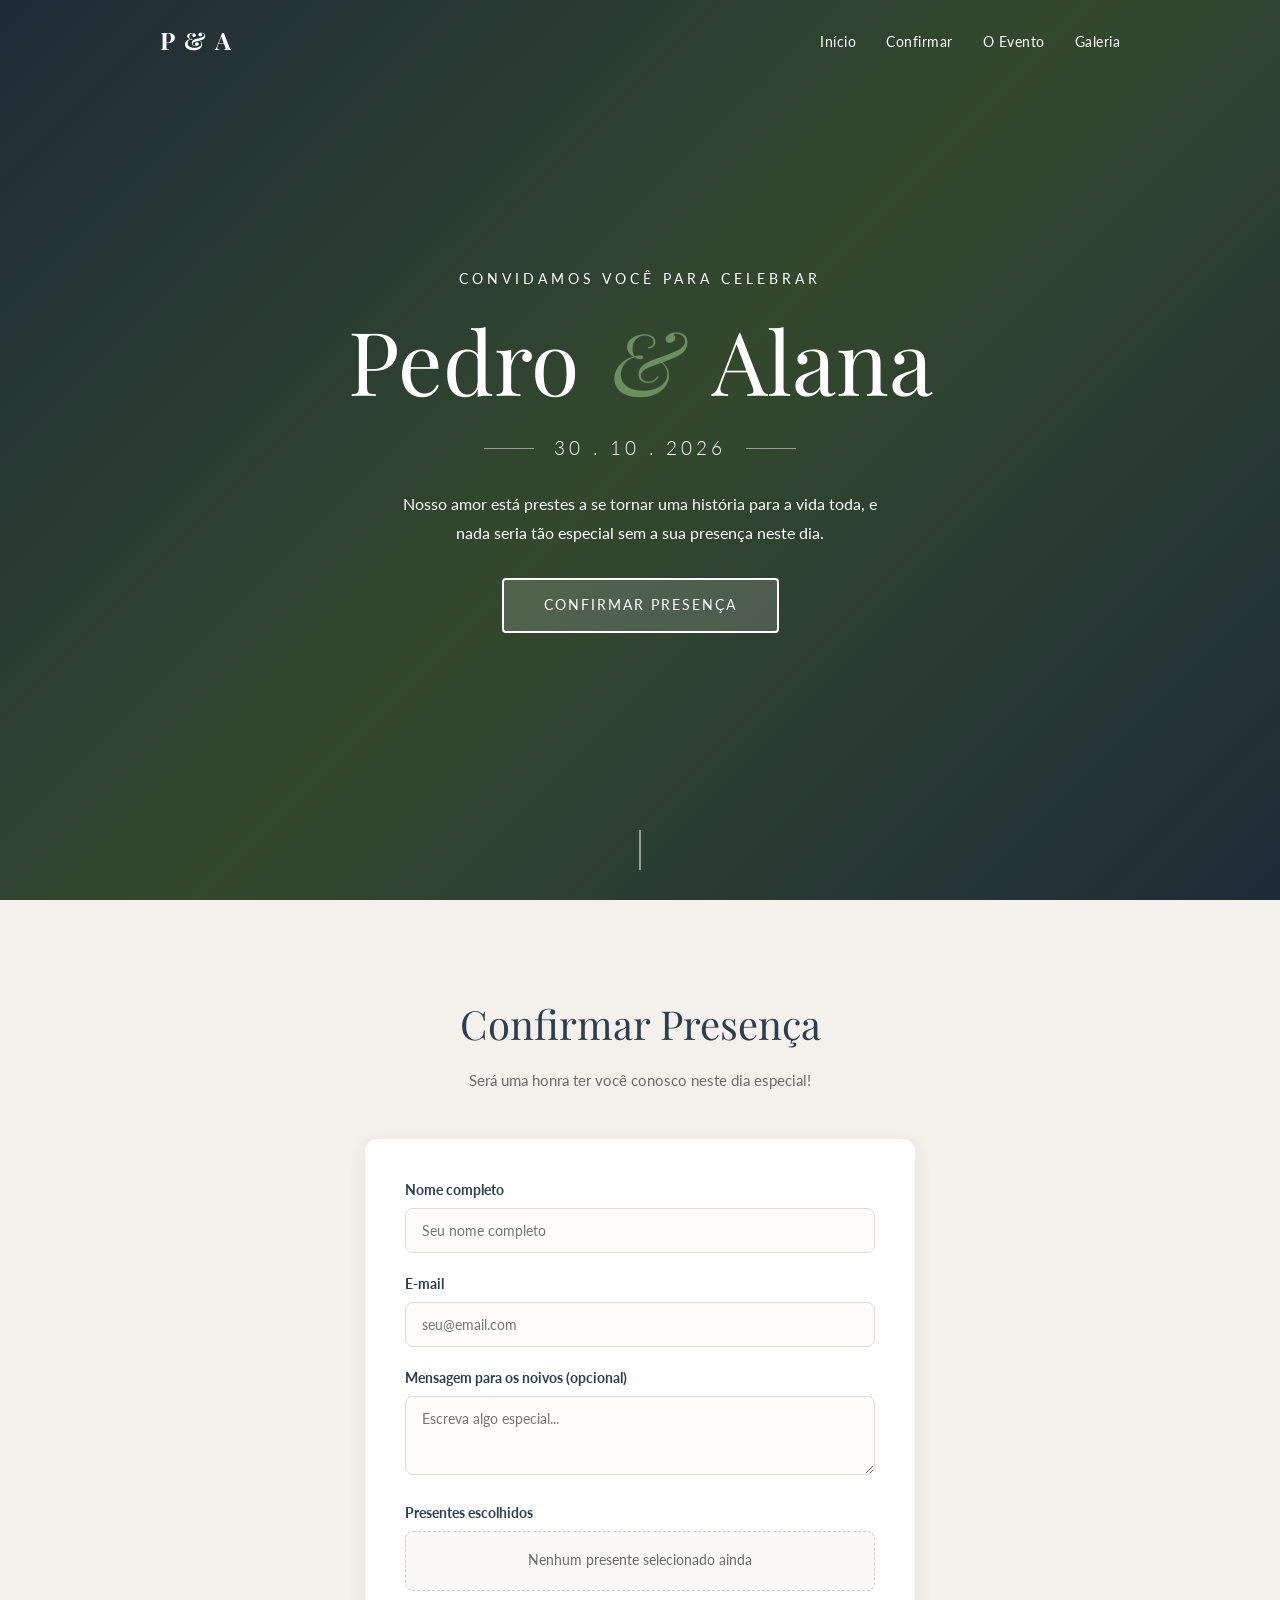
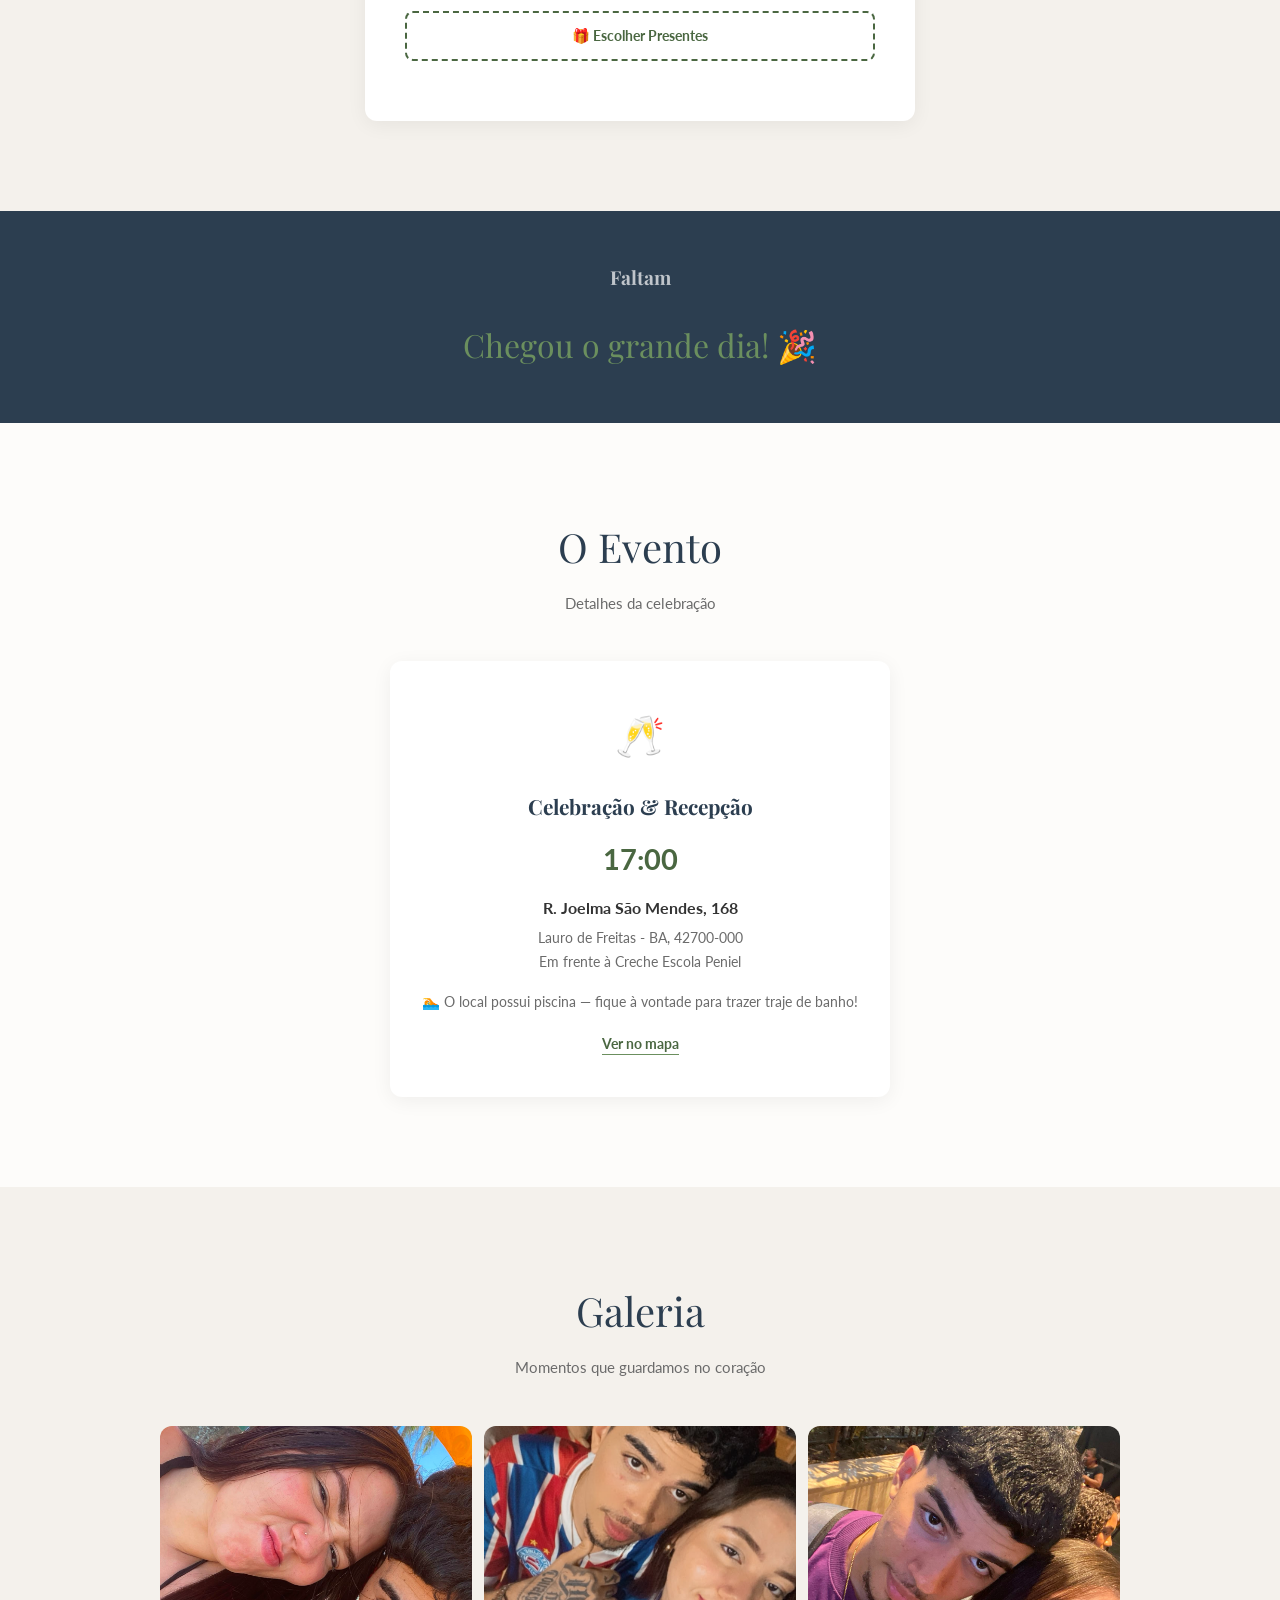
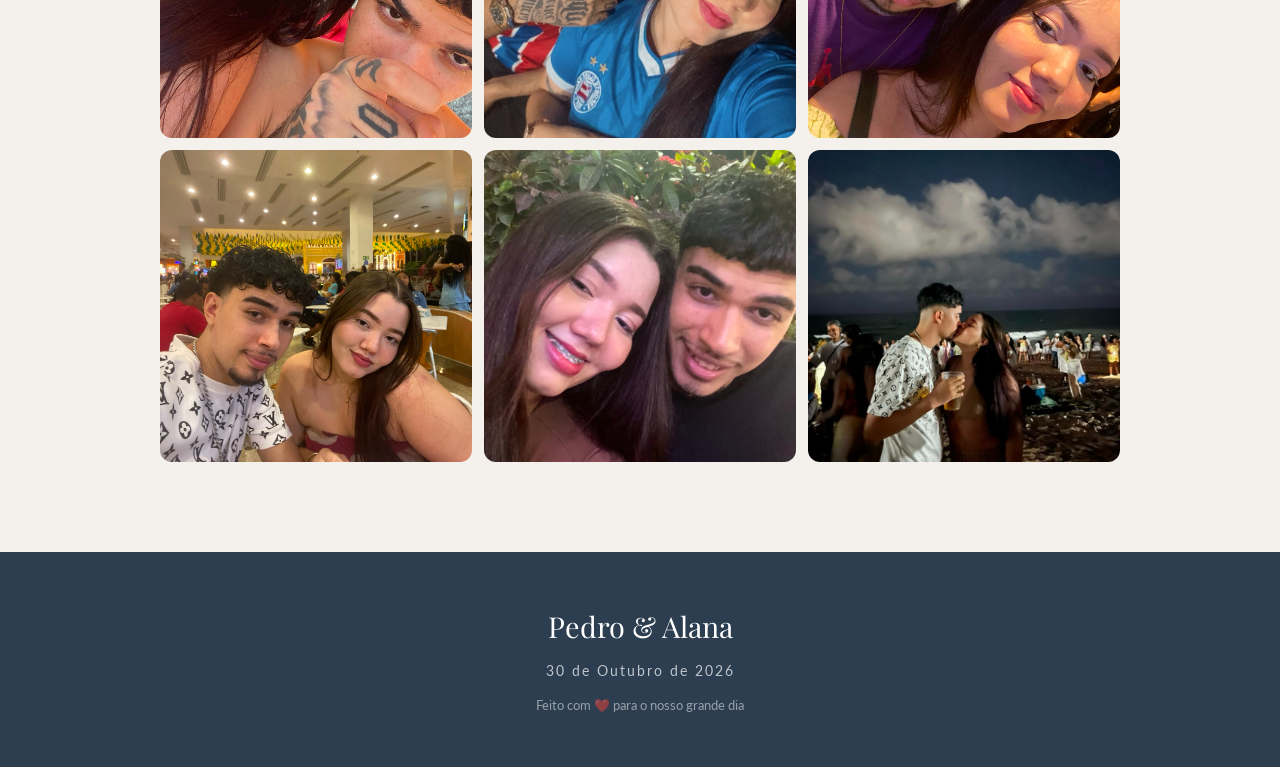
==== commit ec31787c: "melhoria" ====
--- a/index.html
+++ b/index.html
@@ -7,8 +7,8 @@
     <meta name="description" content="Você está convidado(a) para celebrar o casamento de Pedro & Alana. 30 de Outubro de 2026.">
     <meta property="og:title" content="Pedro & Alana - Casamento 💍">
     <meta property="og:description" content="Com alegria no coração, convidamos você para celebrar nosso casamento e chá de casa nova. 30 de Outubro de 2026.">
-    <meta property="og:image" content="https://pedriquedantas.github.io/casamento-pedro-e-alana/img/preview.jpg">
-    <meta property="og:url" content="https://pedriquedantas.github.io/casamento-pedro-e-alana/">
+    <meta property="og:image" content="https://casamento-pedro-e-alana.netlify.app/img/preview.jpg?v=2">
+    <meta property="og:url" content="https://casamento-pedro-e-alana.netlify.app/">
     <meta property="og:type" content="website">
     <link rel="preconnect" href="https://fonts.googleapis.com">
     <link rel="preconnect" href="https://fonts.gstatic.com" crossorigin>
@@ -75,6 +75,10 @@
                         <input type="email" id="email" name="email" placeholder="seu@email.com" required>
                     </div>
                     <div class="form-group">
+                        <label for="mensagem">Mensagem para os noivos (opcional)</label>
+                        <textarea id="mensagem" name="mensagem" placeholder="Escreva algo especial..." rows="3"></textarea>
+                    </div>
+                    <div class="form-group">
                         <label>Presentes escolhidos</label>
                         <div class="presentes-escolhidos" id="presentesEscolhidos">
                             <p class="presentes-placeholder">Nenhum presente selecionado ainda</p>
@@ -82,11 +86,7 @@
                         <input type="hidden" id="presenteHidden" name="presentes" value="">
                     </div>
                     <button type="button" class="btn-escolher-presente" id="btnEscolherPresente">🎁 Escolher Presentes</button>
-                    <div class="form-group">
-                        <label for="mensagem">Mensagem para os noivos (opcional)</label>
-                        <textarea id="mensagem" name="mensagem" placeholder="Escreva algo especial..." rows="4"></textarea>
-                    </div>
-                    <button type="submit" class="btn-submit">Confirmar Presença</button>
+                    <button type="submit" class="btn-submit">✓ Confirmar Minha Presença</button>
                 </form>
                 <div class="form-success" id="formSuccess" hidden>
                     <div class="success-icon">✅</div>
@@ -187,7 +187,8 @@
         <div class="modal-content modal-presentes">
             <button class="modal-close" id="modalClose" aria-label="Fechar">&times;</button>
             <h3>Escolha um Presente 🎁</h3>
-            <p style="color: var(--text-light); margin-bottom: 20px;">Clique nos presentes que deseja dar — você pode escolher mais de um!</p>
+            <p style="color: var(--text-light); margin-bottom: 15px; text-align: center; font-size: 0.9rem;">Clique nos presentes que deseja dar — você pode escolher mais de um!</p>
+            <div class="modal-presentes-scroll">
             <div class="modal-presentes-grid">
                 <div class="modal-presente-item" data-item="Kit de Talheres 24pç" data-valor="114.30">
                     <img src="https://m.magazineluiza.com.br/a-static/420x420/jogo-de-talheres-tramontina-inox-colher-faca-garfo-24-pecas-inox/ecomba/buzi-24/5e5c40ea4fdc407ab9ac84c4c9607fbe.jpeg" alt="Kit de Talheres">
@@ -387,7 +388,7 @@
             </div>
             <div class="modal-footer" id="modalFooter">
                 <p class="modal-status" id="modalStatus">Nenhum presente selecionado</p>
-                <button class="btn-confirmar-presentes" id="btnConfirmarPresentes">Pronto, finalizar ✓</button>
+                <button class="btn-confirmar-presentes" id="btnConfirmarPresentes">Confirmar Presença ✓</button>
             </div>
         </div>
     </div>
--- a/css/style.css
+++ b/css/style.css
@@ -35,6 +35,7 @@
     color: var(--text);
     line-height: 1.7;
     overflow-x: hidden;
+    -webkit-text-size-adjust: 100%;
 }
 
 img {
@@ -361,14 +362,20 @@
 
 .btn-submit {
     width: 100%;
-    padding: 15px;
+    padding: 18px;
     background: var(--primary);
     color: var(--white);
-    font-size: 0.95rem;
+    font-size: 1.1rem;
     font-weight: 700;
     letter-spacing: 1px;
     border-radius: 8px;
     transition: all var(--transition);
+    display: none;
+}
+
+.btn-submit.visivel {
+    display: block;
+    animation: introFadeIn 0.5s ease;
 }
 
 .btn-submit:hover {
@@ -465,7 +472,14 @@
 .modal-intro {
     max-width: 450px;
     text-align: center;
-    padding: 50px 40px;
+    padding: 40px 25px;
+    border-radius: var(--radius);
+    align-self: center;
+    max-height: none;
+    overflow-y: auto;
+    -webkit-overflow-scrolling: touch;
+    word-wrap: break-word;
+    overflow-x: hidden;
 }
 
 .intro-animation {
@@ -473,36 +487,37 @@
 }
 
 .intro-icon {
-    font-size: 3.5rem;
-    margin-bottom: 20px;
+    font-size: 3rem;
+    margin-bottom: 15px;
     animation: pulse 2s infinite;
 }
 
 .modal-intro h3 {
     font-family: var(--font-display);
-    font-size: 1.6rem;
+    font-size: 1.4rem;
     color: var(--accent);
-    margin-bottom: 15px;
+    margin-bottom: 12px;
 }
 
 .modal-intro p {
     color: var(--text-light);
-    font-size: 0.95rem;
+    font-size: 0.9rem;
     line-height: 1.7;
-    margin-bottom: 12px;
+    margin-bottom: 10px;
+    word-wrap: break-word;
 }
 
 .intro-paleta {
-    margin-top: 15px;
+    margin-top: 12px;
     padding: 10px;
     background: var(--bg-alt);
     border-radius: 8px;
-    font-size: 0.85rem !important;
+    font-size: 0.82rem !important;
 }
 
 .btn-ver-presentes {
-    margin-top: 25px;
-    padding: 14px 30px;
+    margin-top: 20px;
+    padding: 14px 25px;
     background: var(--primary);
     color: white;
     border: none;
@@ -511,11 +526,11 @@
     font-weight: 700;
     cursor: pointer;
     transition: all var(--transition);
+    width: 100%;
 }
 
 .btn-ver-presentes:hover {
     background: var(--primary-dark);
-    transform: translateY(-2px);
 }
 
 @keyframes introFadeIn {
@@ -696,9 +711,10 @@
     inset: 0;
     z-index: 2000;
     display: flex;
-    align-items: center;
+    align-items: flex-end;
     justify-content: center;
-    padding: 20px;
+    padding: 0;
+    overflow: hidden;
 }
 
 .modal[hidden] {
@@ -716,12 +732,31 @@
     z-index: 1;
     background: var(--white);
     padding: 30px;
-    border-radius: var(--radius);
+    border-radius: 16px 16px 0 0;
     max-width: 700px;
     width: 100%;
     max-height: 85vh;
+    display: flex;
+    flex-direction: column;
+    box-shadow: var(--shadow-lg);
+}
+
+.modal-content.modal-intro {
+    border-radius: var(--radius);
+    max-width: 450px;
+    align-self: center;
+    max-height: none;
+}
+
+.modal-presentes {
+    padding-bottom: 0;
+}
+
+.modal-presentes-scroll {
     overflow-y: auto;
-    box-shadow: var(--shadow-lg);
+    flex: 1;
+    -webkit-overflow-scrolling: touch;
+    padding-bottom: 80px;
 }
 
 .modal-close {
@@ -733,6 +768,7 @@
     color: var(--text-light);
     transition: color var(--transition);
     cursor: pointer;
+    z-index: 10;
 }
 
 .modal-close:hover {
@@ -762,6 +798,7 @@
     text-align: center;
     cursor: pointer;
     transition: all var(--transition);
+    position: relative;
 }
 
 .modal-presente-item:hover {
@@ -798,7 +835,6 @@
 .modal-presente-item.presenteado {
     opacity: 0.4;
     pointer-events: none;
-    position: relative;
 }
 
 .modal-presente-item.presenteado::after {
@@ -819,7 +855,6 @@
 .modal-presente-item.selecionado {
     border-color: var(--primary);
     background: rgba(74, 103, 65, 0.08);
-    position: relative;
 }
 
 .modal-presente-item.selecionado::before {
@@ -840,19 +875,26 @@
     z-index: 1;
 }
 
-/* Footer do modal */
+/* Footer do modal - fixo no bottom */
 .modal-footer {
-    position: sticky;
-    bottom: -30px;
     background: var(--white);
-    padding: 18px 5px;
+    padding: 14px 20px;
     border-top: 1px solid #eee;
-    margin-top: 20px;
-    display: flex;
+    display: none;
     align-items: center;
     justify-content: space-between;
     gap: 12px;
-    z-index: 5;
+    flex-shrink: 0;
+    position: fixed;
+    bottom: 0;
+    left: 0;
+    right: 0;
+    z-index: 2010;
+    box-shadow: 0 -4px 20px rgba(0, 0, 0, 0.1);
+}
+
+.modal-footer.visivel {
+    display: flex;
 }
 
 .modal-status {
@@ -918,6 +960,10 @@
         padding: 60px 0;
     }
 
+    .section-subtitle {
+        padding: 0 10px;
+    }
+
     .galeria-grid {
         grid-template-columns: repeat(2, 1fr);
     }
@@ -931,32 +977,42 @@
     }
 
     .form-card {
-        padding: 25px;
+        padding: 20px 16px;
+        margin: 0 5px;
+    }
+
+    .modal {
+        padding: 0;
+        align-items: flex-end;
+    }
+
+    .modal-content {
+        padding: 20px 16px 0;
+        max-height: 92vh;
+        border-radius: 16px 16px 0 0;
+        width: 100%;
+        max-width: 100%;
+    }
+
+    .modal-content.modal-intro {
+        max-height: 85vh;
+        border-radius: 16px 16px 0 0;
+        max-width: 100%;
+        padding: 30px 20px;
+        overflow-y: auto;
+        -webkit-overflow-scrolling: touch;
     }
 
     .modal-presentes-grid {
         grid-template-columns: repeat(2, 1fr);
-    }
-
-    .modal-content {
-        padding: 20px;
-        max-height: 90vh;
-        border-radius: 16px 16px 0 0;
-        position: fixed;
-        bottom: 0;
-        left: 0;
-        right: 0;
-        max-width: 100%;
-        margin: 0;
+        gap: 10px;
     }
 
     .modal-footer {
-        position: sticky;
-        bottom: -20px;
         flex-direction: column;
-        gap: 10px;
-        padding: 15px 0;
-        margin-bottom: 0;
+        gap: 8px;
+        padding: 14px 16px;
+        padding-bottom: calc(14px + env(safe-area-inset-bottom, 0px));
     }
 
     .btn-confirmar-presentes {
@@ -972,6 +1028,19 @@
     .modal-presente-nome {
         font-size: 0.7rem;
     }
+
+    .modal-presente-valor {
+        font-size: 0.75rem;
+    }
+
+    .hero-title {
+        font-size: 2.8rem;
+    }
+
+    .hero-msg {
+        font-size: 0.9rem;
+        padding: 0 10px;
+    }
 }
 
 @media (max-width: 480px) {
@@ -987,4 +1056,8 @@
     .modal-content h3 {
         font-size: 1.2rem;
     }
-}
+
+    .hero-title {
+        font-size: 2.4rem;
+    }
+}
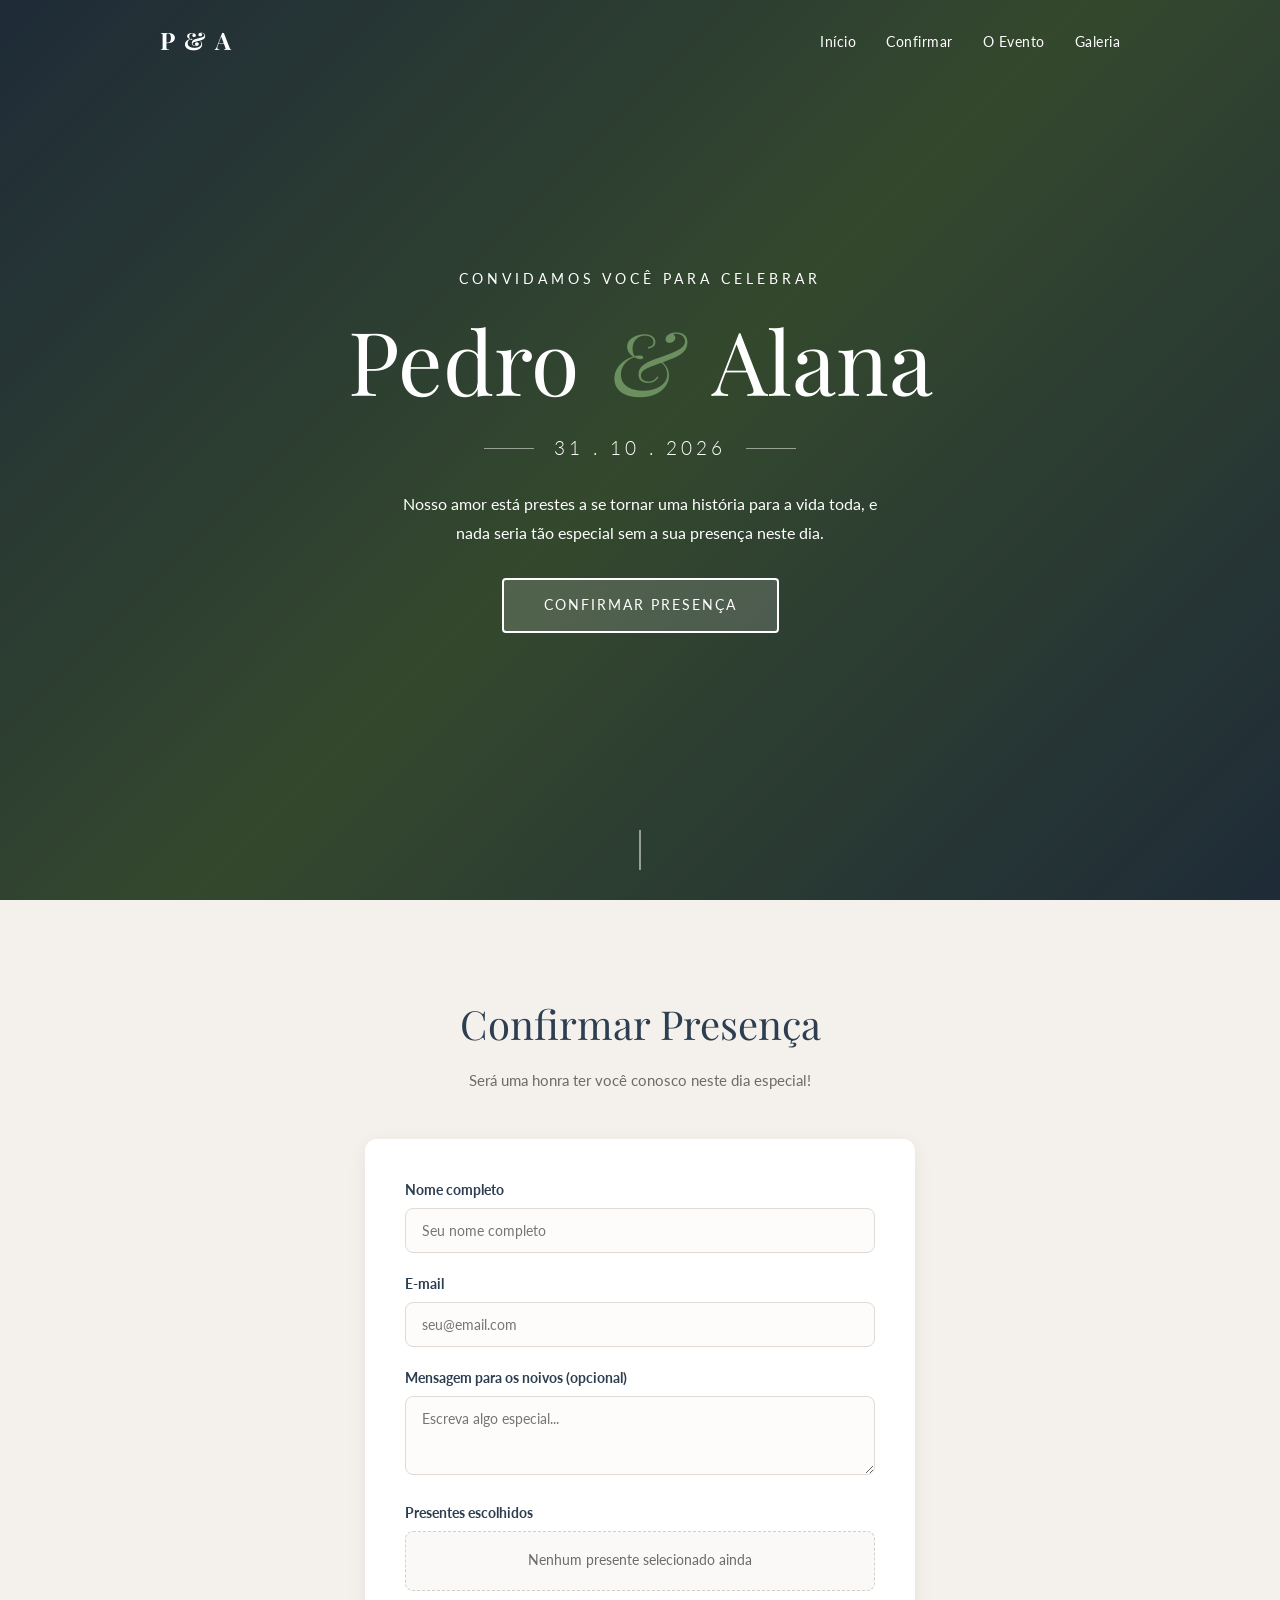
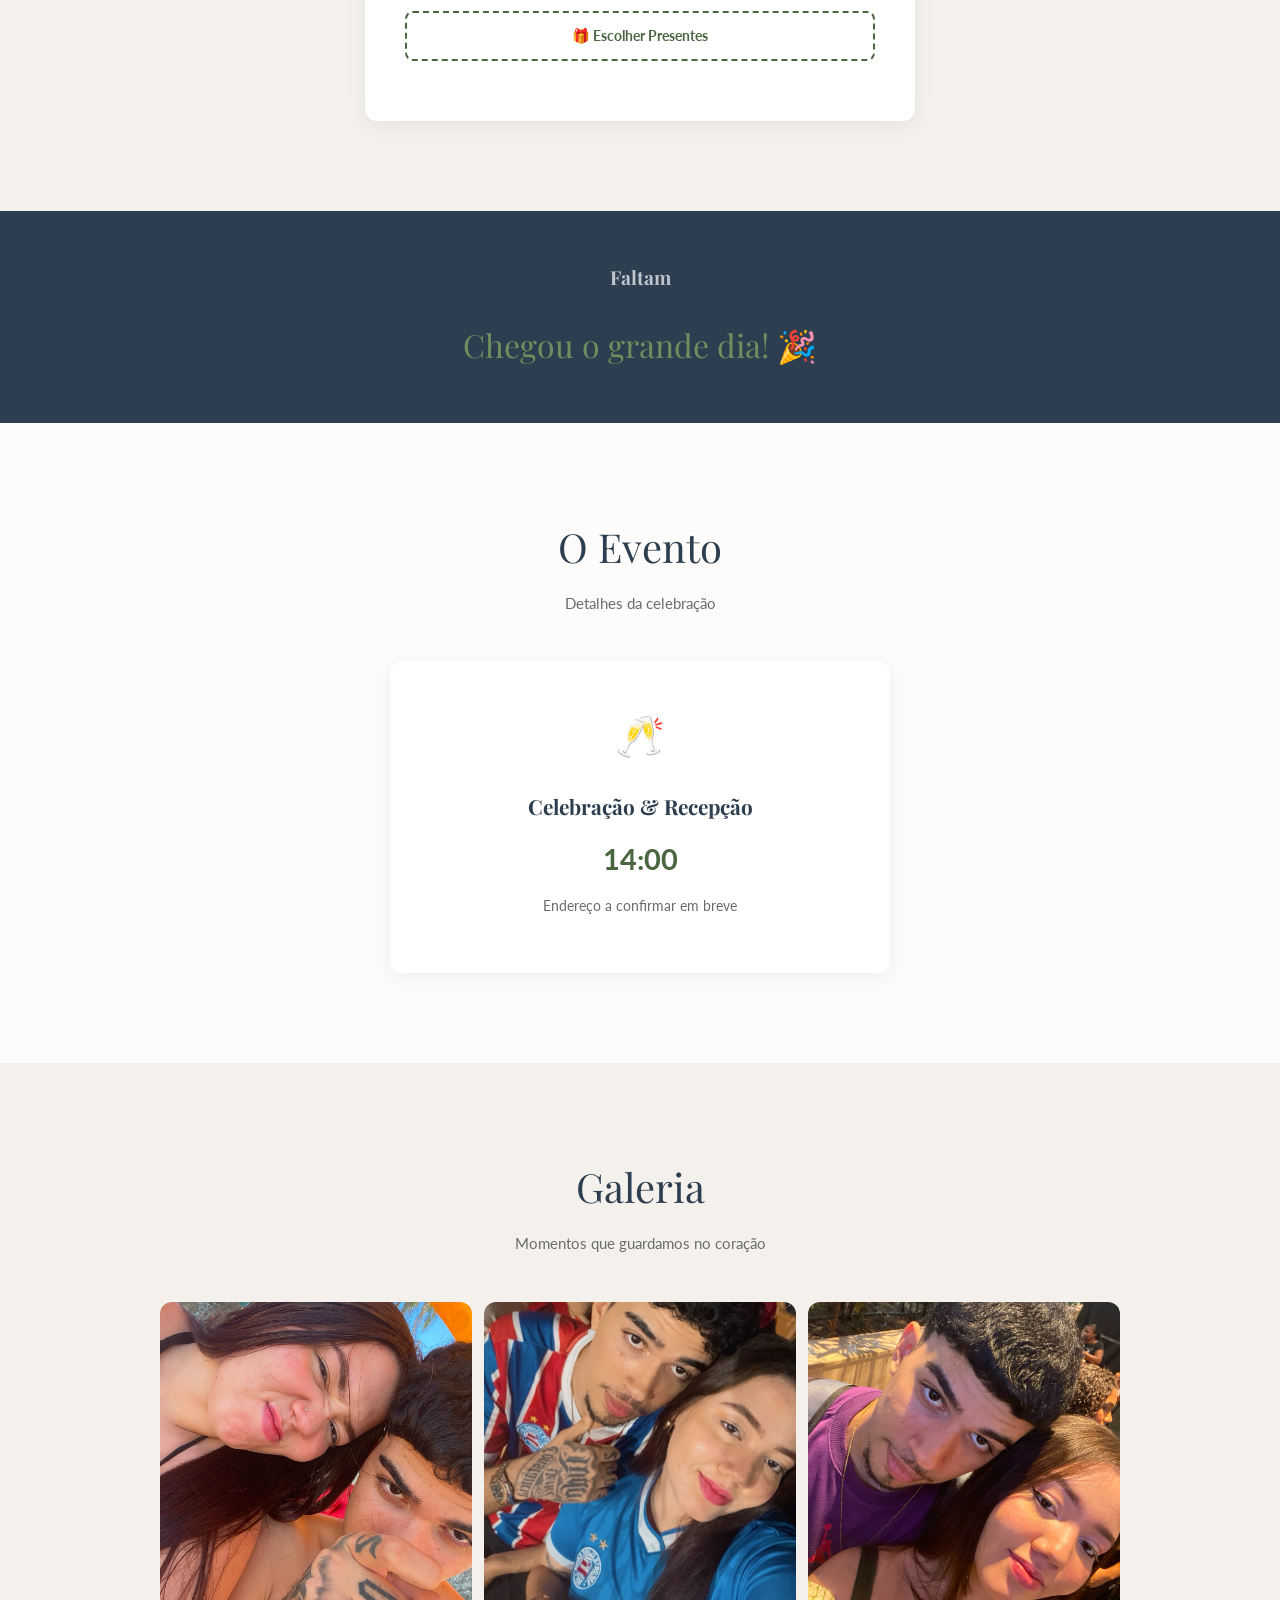
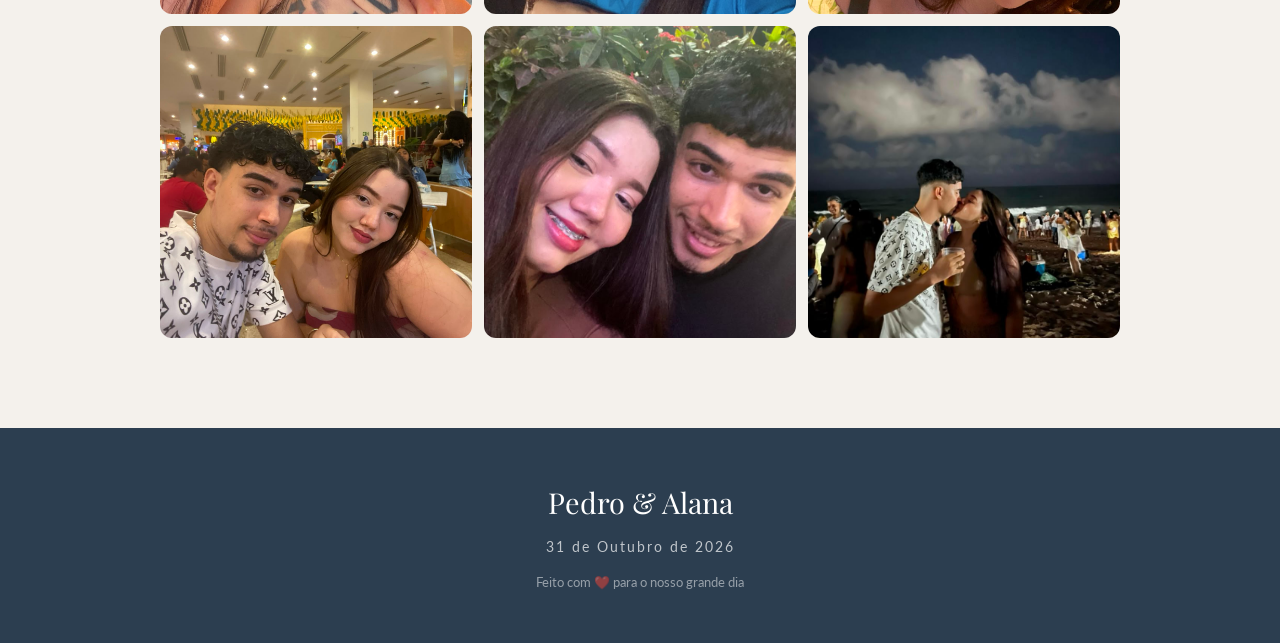
==== commit 0e00aef7: "updates" ====
--- a/index.html
+++ b/index.html
@@ -6,7 +6,7 @@
     <title>Pedro & Alana - Nosso Casamento</title>
     <meta name="description" content="Você está convidado(a) para celebrar o casamento de Pedro & Alana. 30 de Outubro de 2026.">
     <meta property="og:title" content="Pedro & Alana - Casamento 💍">
-    <meta property="og:description" content="Com alegria no coração, convidamos você para celebrar nosso casamento e chá de casa nova. 30 de Outubro de 2026.">
+    <meta property="og:description" content="Com alegria no coração, convidamos você para celebrar nosso casamento e chá de casa nova. 31 de Outubro de 2026.">
     <meta property="og:image" content="https://casamento-pedro-e-alana.netlify.app/img/preview.jpg?v=2">
     <meta property="og:url" content="https://casamento-pedro-e-alana.netlify.app/">
     <meta property="og:type" content="website">
@@ -43,7 +43,7 @@
             <h1 class="hero-title fade-in">Pedro <span class="ampersand">&</span> Alana</h1>
             <div class="hero-date fade-in">
                 <span class="hero-line"></span>
-                <p>30 . 10 . 2026</p>
+                <p>31 . 10 . 2026</p>
                 <span class="hero-line"></span>
             </div>
             <p class="hero-msg fade-in">Nosso amor está prestes a se tornar uma história para a vida toda, e nada seria tão especial sem a sua presença neste dia.</p>
@@ -131,11 +131,8 @@
                 <div class="evento-card fade-in-up">
                     <div class="evento-icon">🥂</div>
                     <h3>Celebração & Recepção</h3>
-                    <p class="evento-hora">17:00</p>
-                    <p class="evento-local">R. Joelma São Mendes, 168</p>
-                    <p class="evento-endereco">Lauro de Freitas - BA, 42700-000<br>Em frente à Creche Escola Peniel</p>
-                    <p class="evento-endereco" style="margin-top: 10px;">🏊 O local possui piscina — fique à vontade para trazer traje de banho!</p>
-                    <a href="https://www.google.com/maps/search/R.+Joelma+São+Mendes+168+Lauro+de+Freitas+BA" class="evento-mapa" target="_blank">Ver no mapa</a>
+                    <p class="evento-hora">14:00</p>
+                    <p class="evento-endereco">Endereço a confirmar em breve</p>
                 </div>
             </div>
         </div>
@@ -161,7 +158,7 @@
     <footer class="footer">
         <div class="footer-content">
             <p class="footer-names">Pedro & Alana</p>
-            <p class="footer-date">30 de Outubro de 2026</p>
+            <p class="footer-date">31 de Outubro de 2026</p>
             <p class="footer-msg">Feito com ❤️ para o nosso grande dia</p>
         </div>
     </footer>
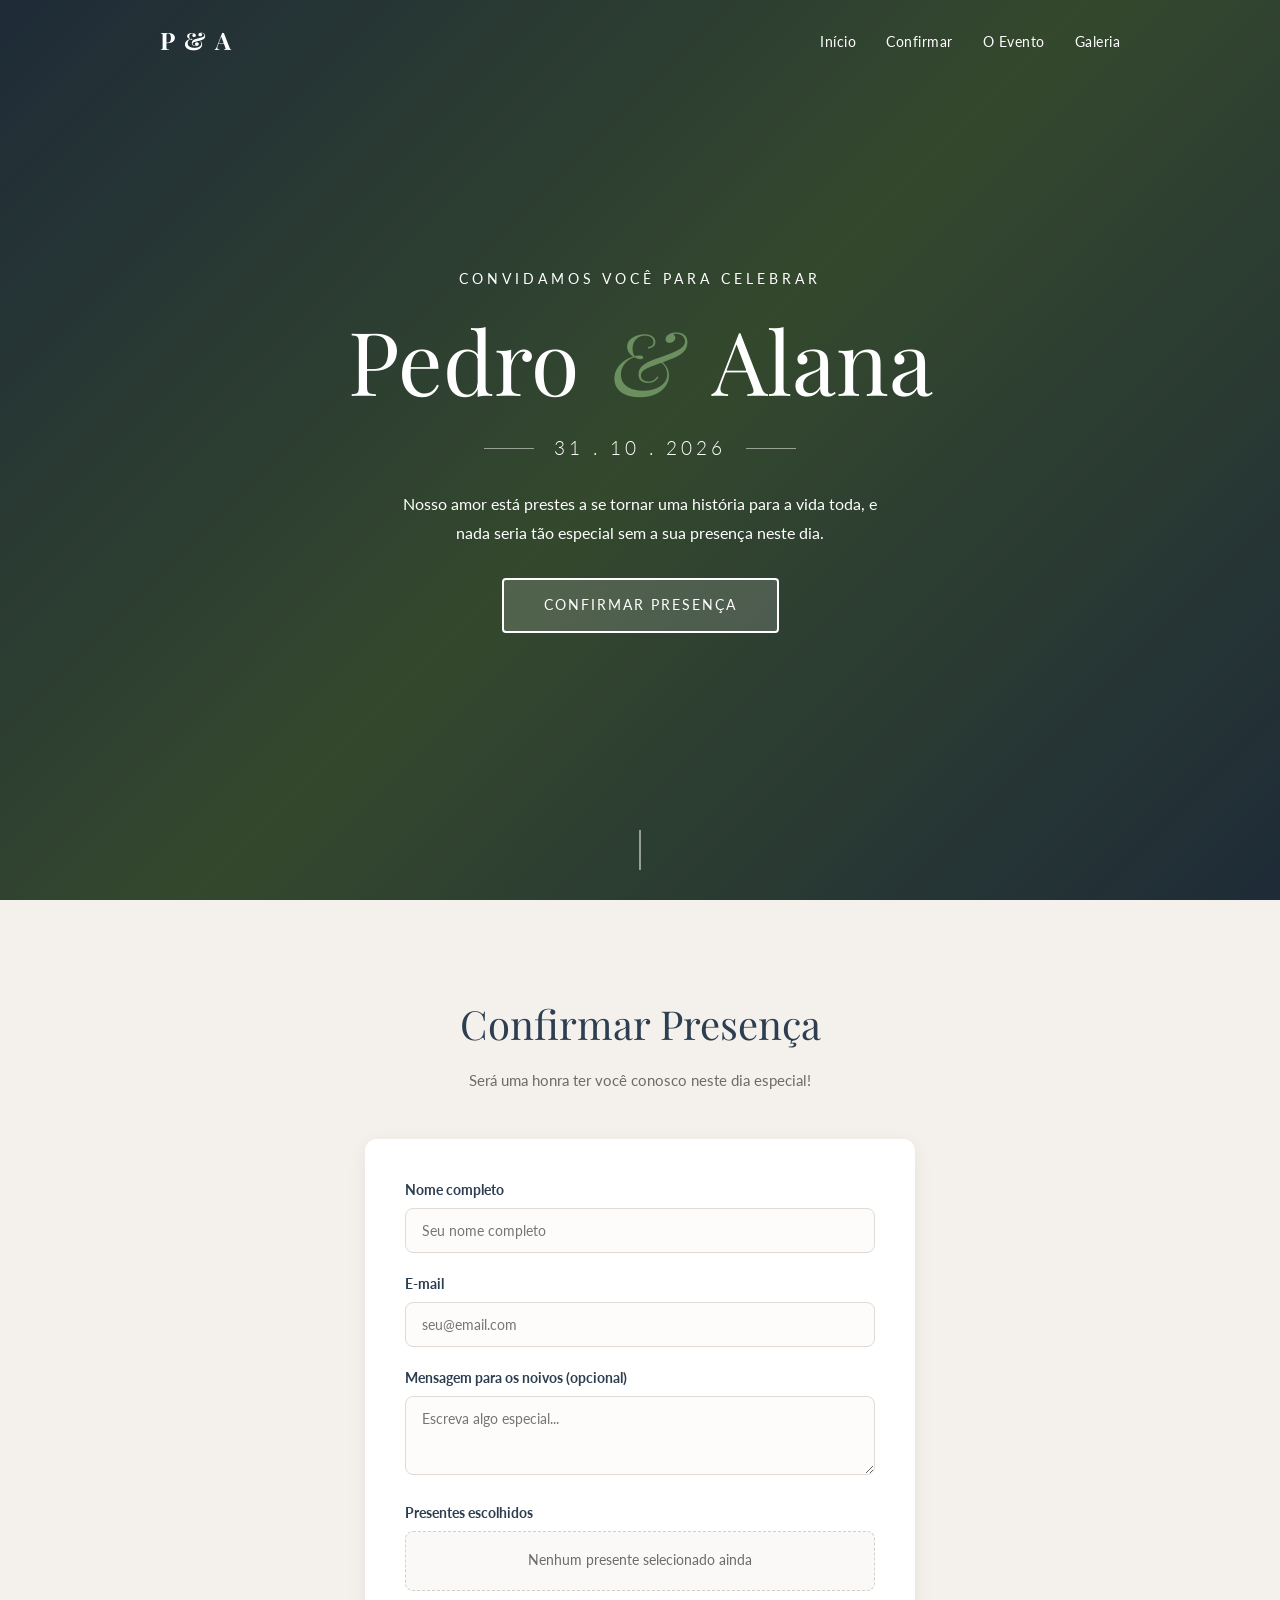
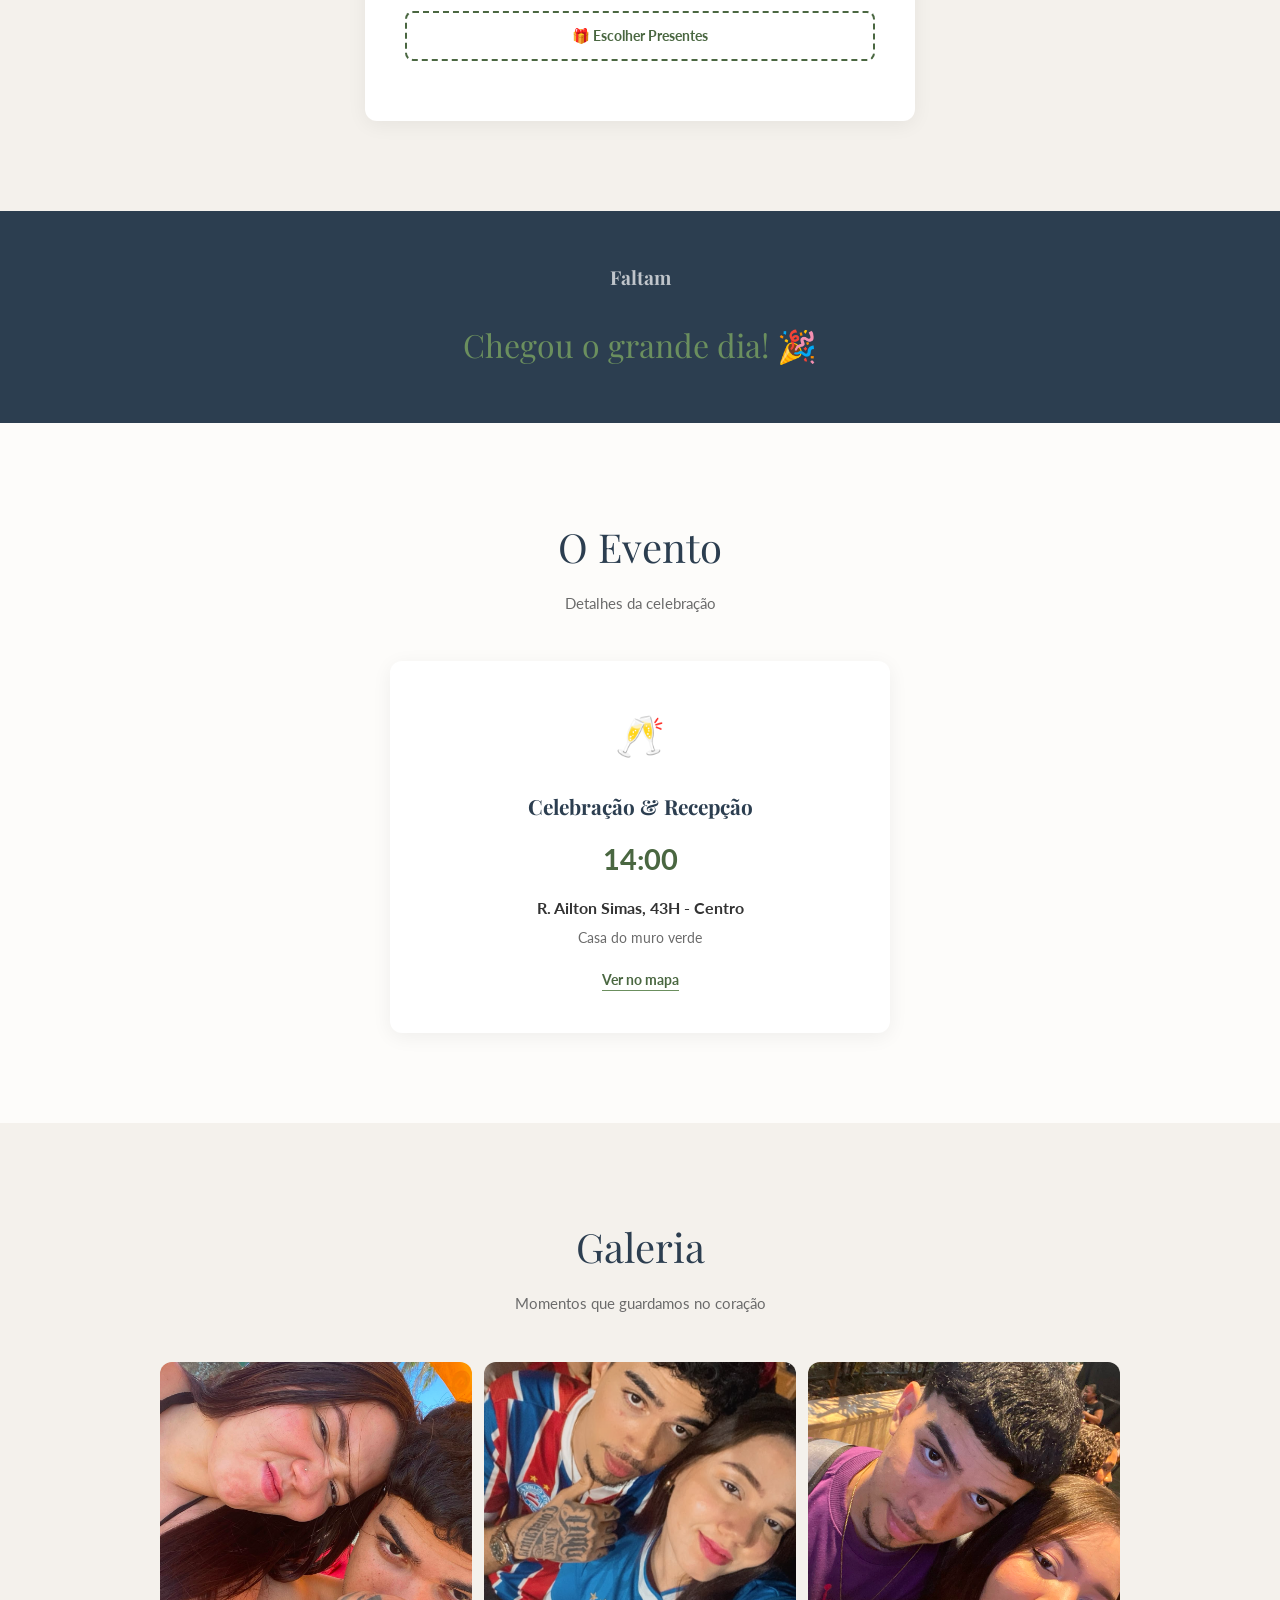
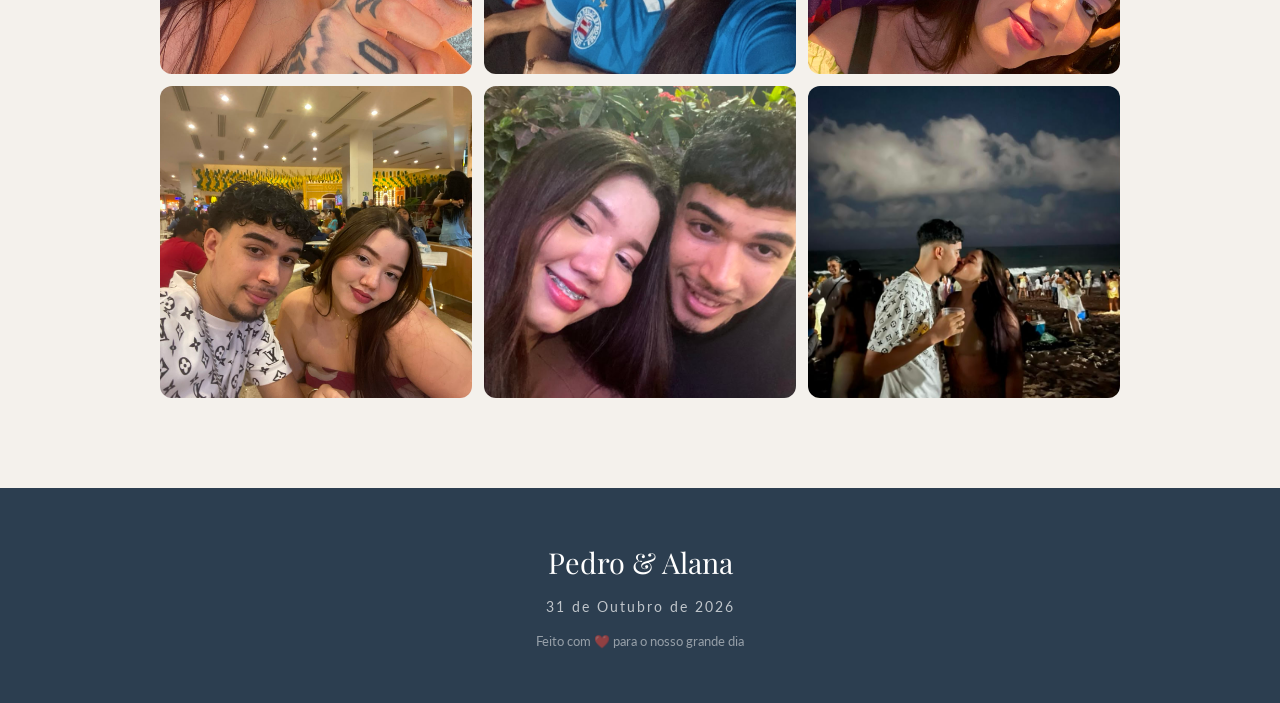
==== commit 034954d2: "updates" ====
--- a/index.html
+++ b/index.html
@@ -132,7 +132,9 @@
                     <div class="evento-icon">🥂</div>
                     <h3>Celebração & Recepção</h3>
                     <p class="evento-hora">14:00</p>
-                    <p class="evento-endereco">Endereço a confirmar em breve</p>
+                    <p class="evento-local">R. Ailton Simas, 43H - Centro</p>
+                    <p class="evento-endereco">Casa do muro verde</p>
+                    <a href="https://www.google.com/maps/search/R.+Ailton+Simas+43H+Centro" class="evento-mapa" target="_blank">Ver no mapa</a>
                 </div>
             </div>
         </div>
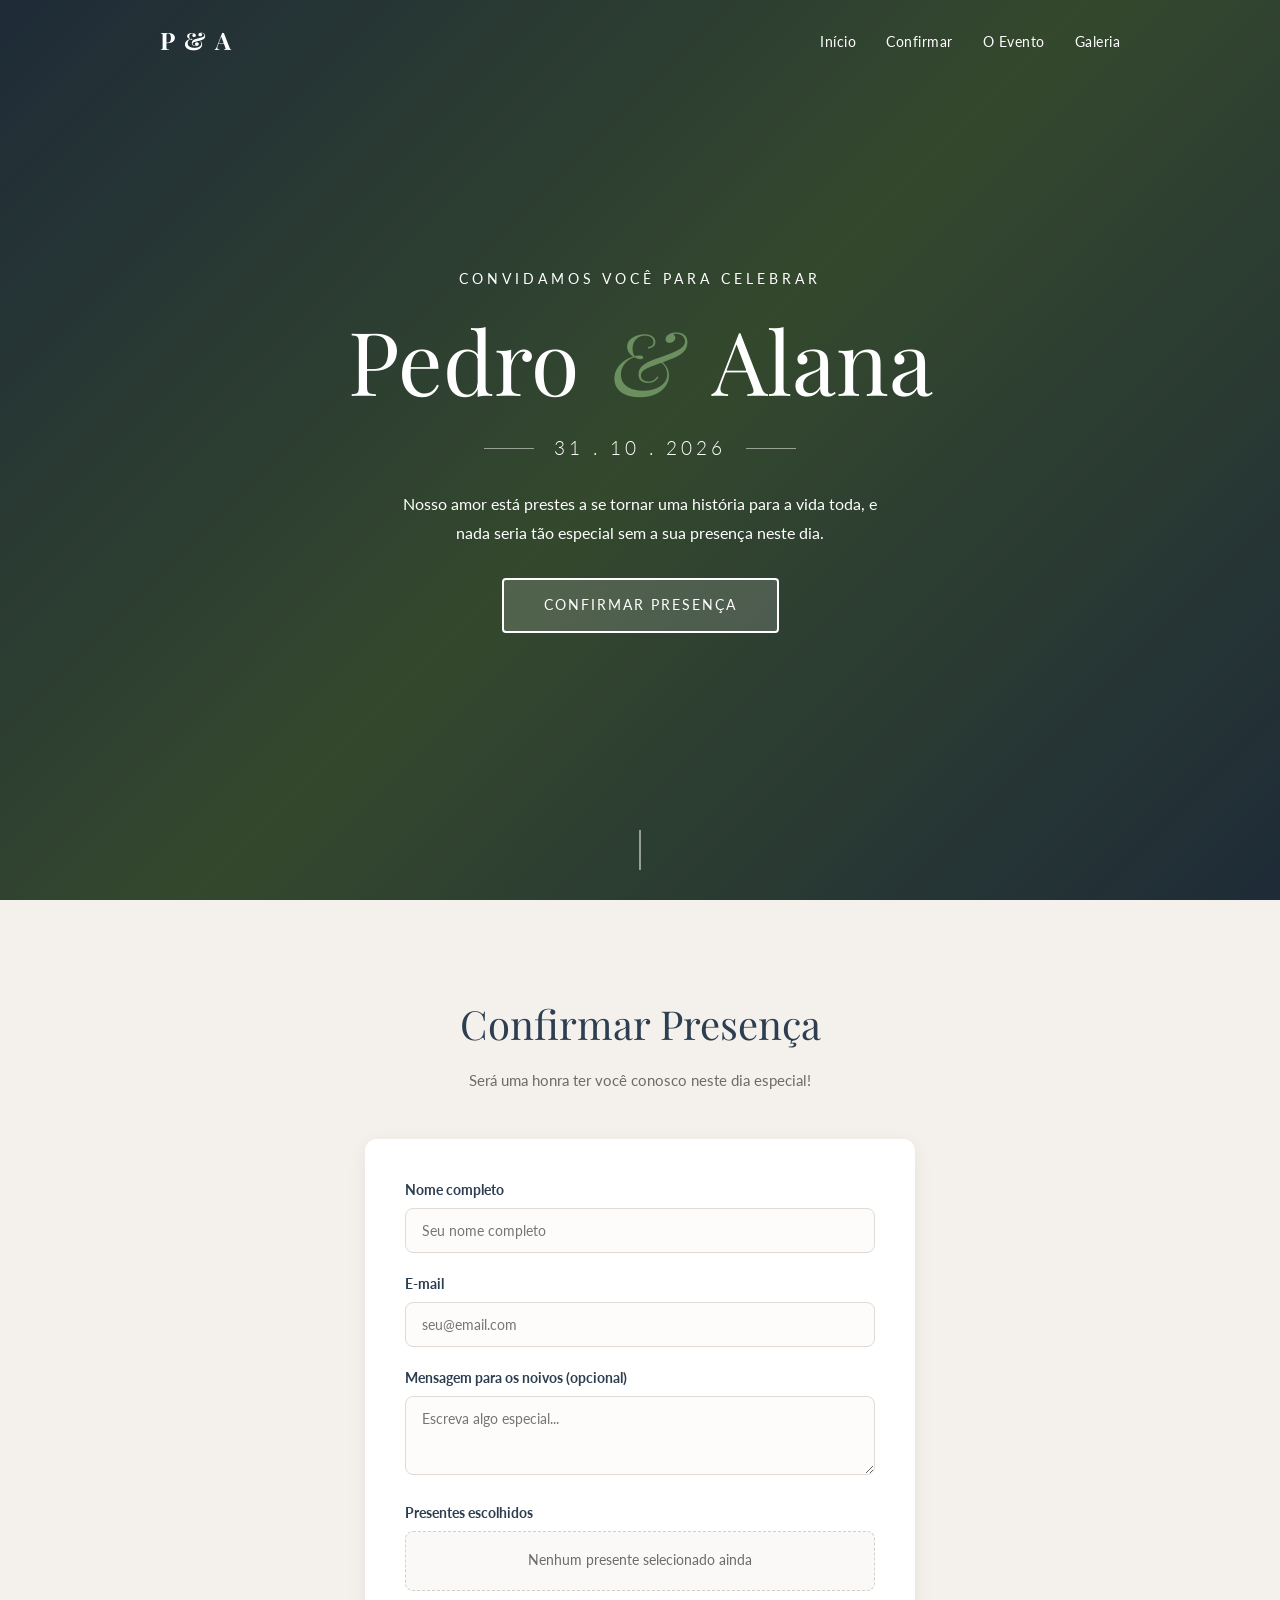
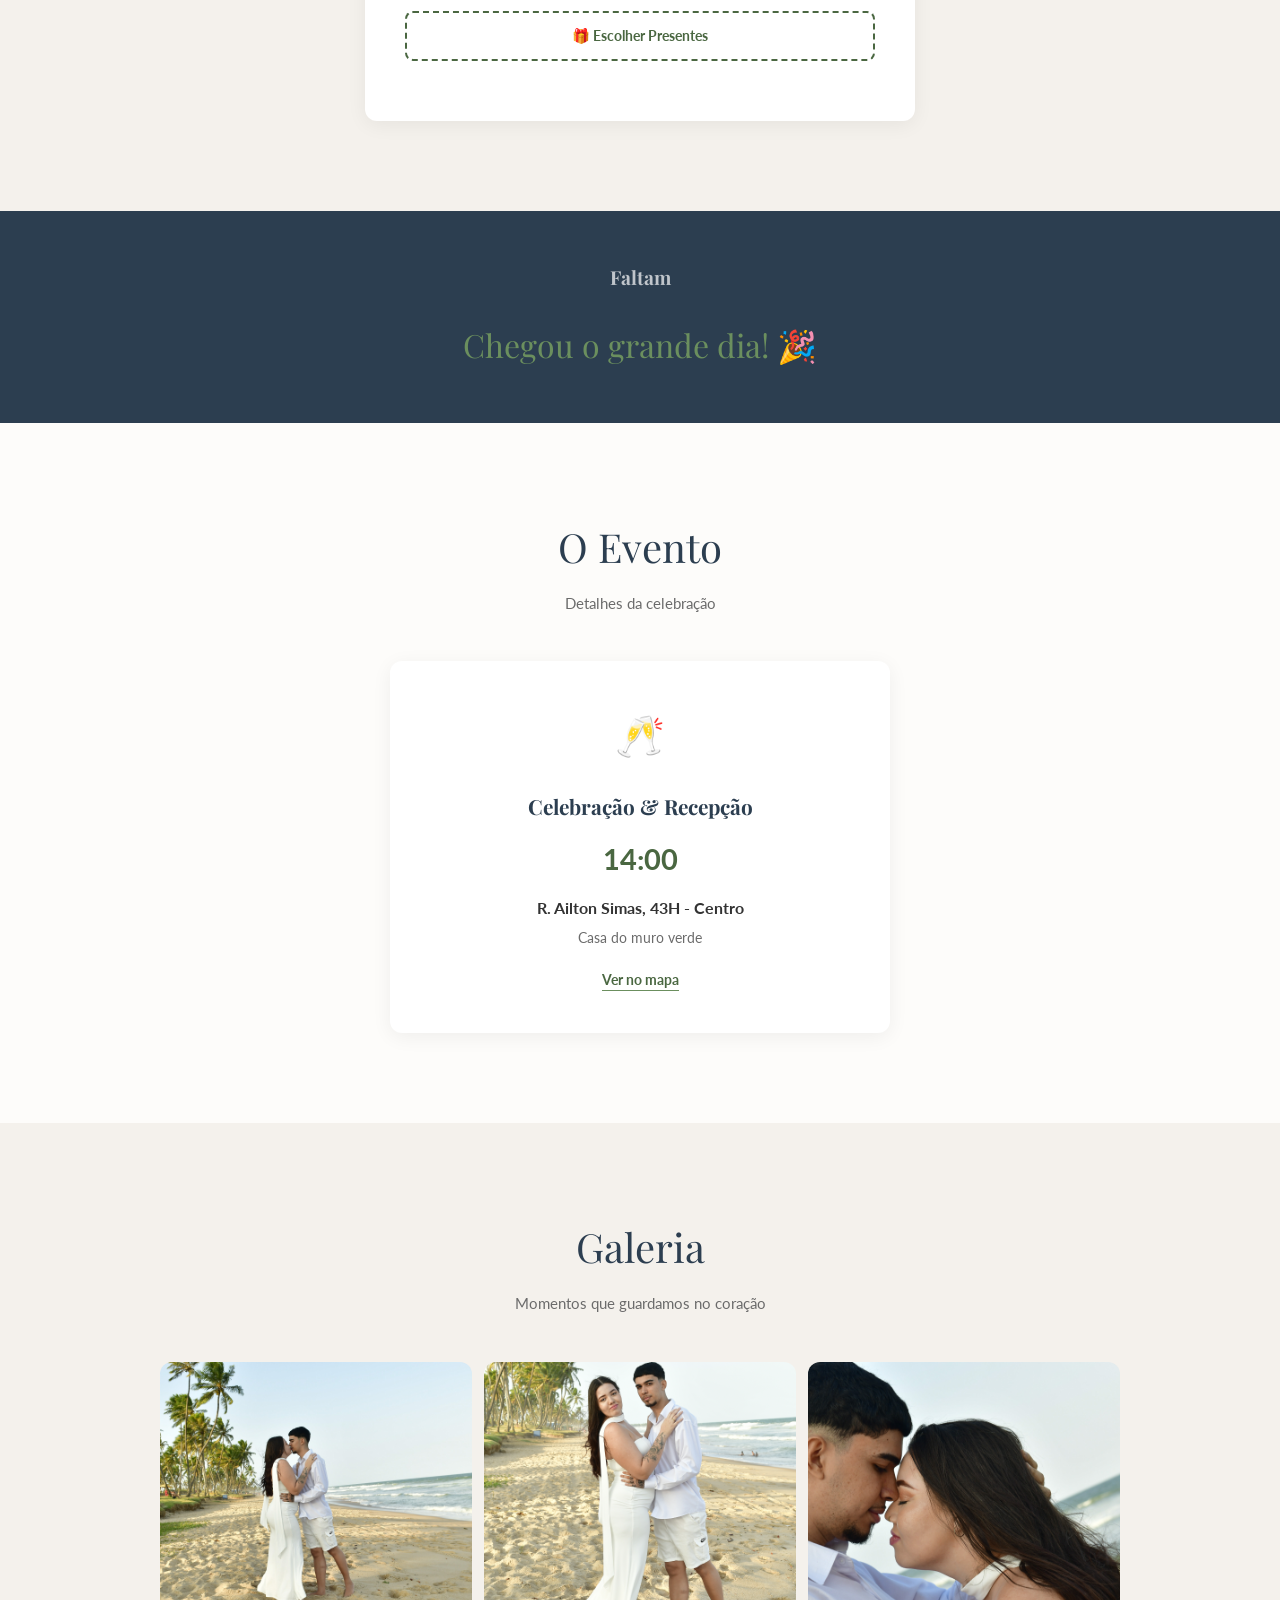
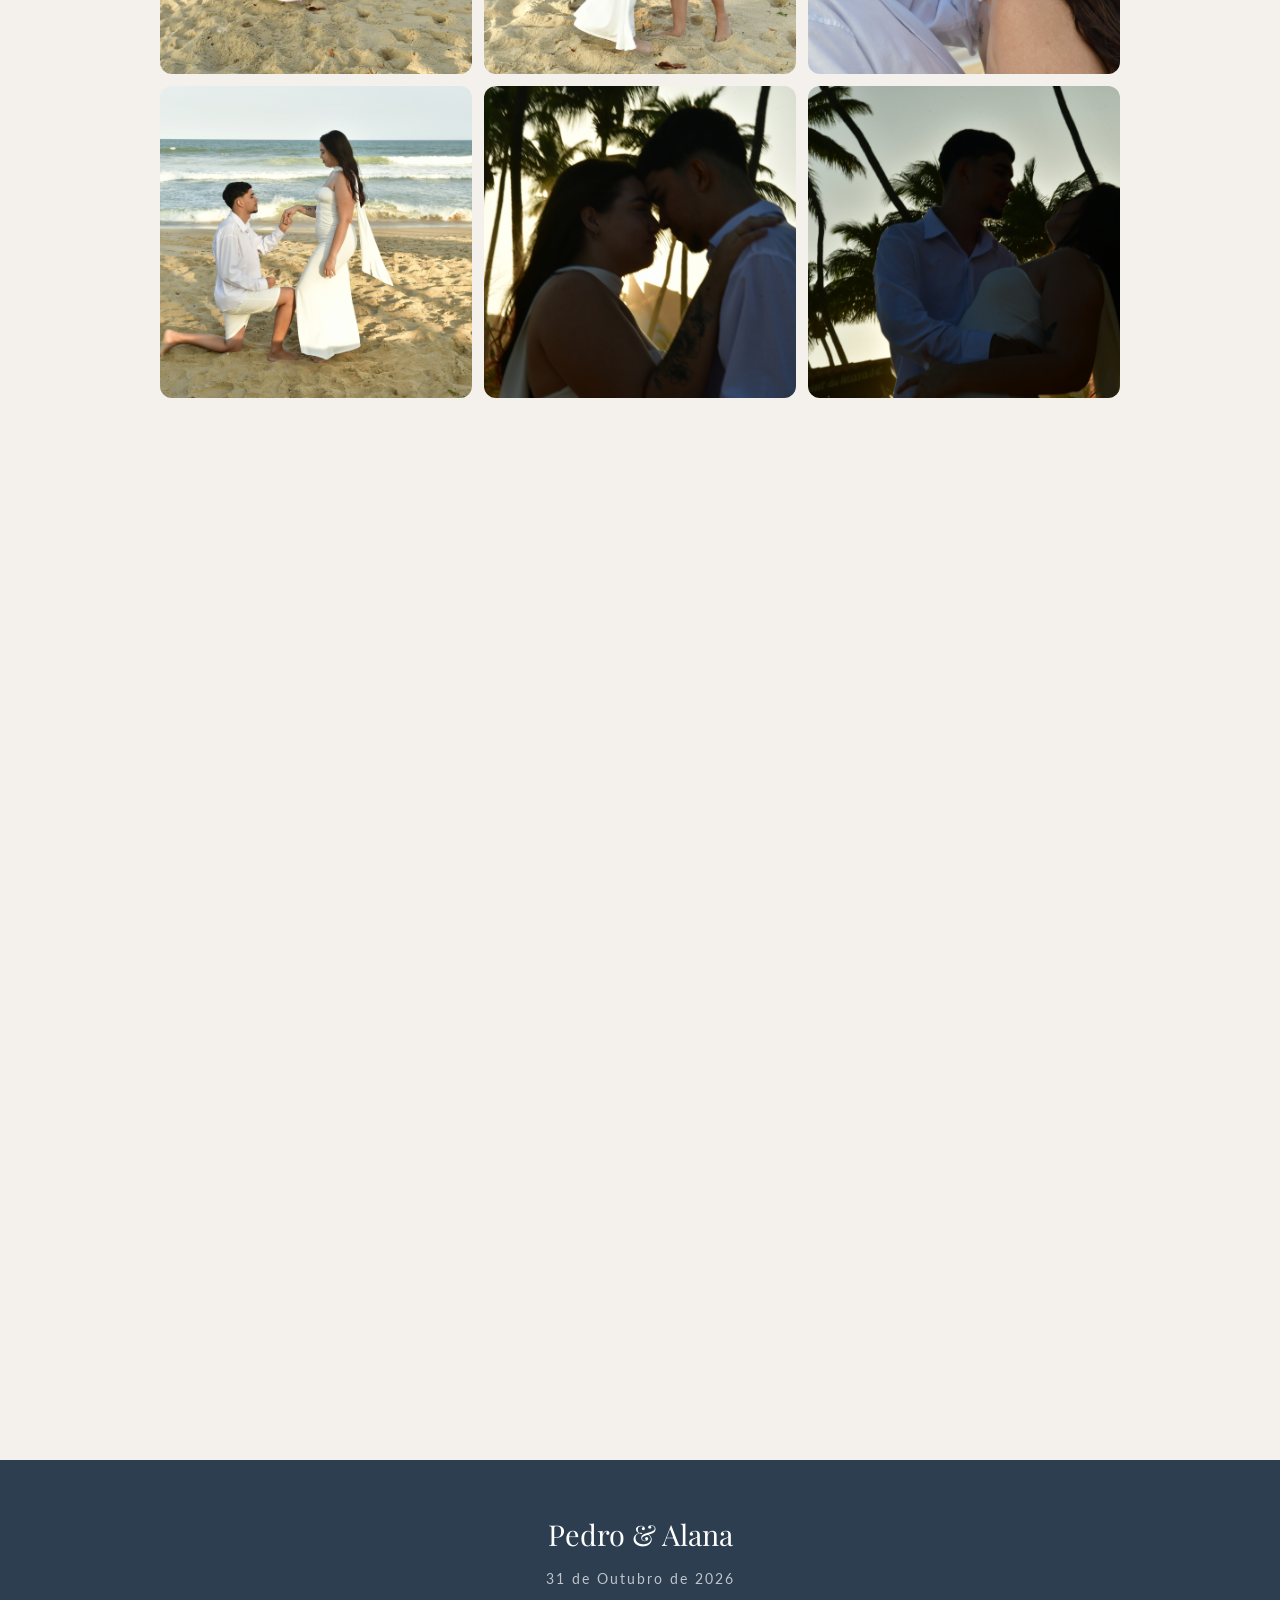
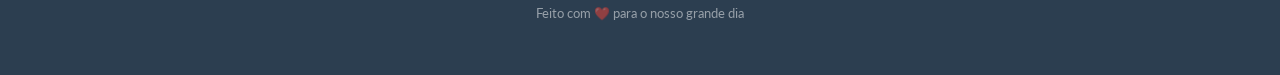
==== commit 47a11d82: "changes" ====
--- a/index.html
+++ b/index.html
@@ -146,12 +146,21 @@
             <h2 class="section-title">Galeria</h2>
             <p class="section-subtitle">Momentos que guardamos no coração</p>
             <div class="galeria-grid">
-                <div class="galeria-item fade-in-up"><img src="img/galeria-1.jpg" alt="Pedro e Alana"></div>
-                <div class="galeria-item fade-in-up"><img src="img/galeria-2.jpg" alt="Pedro e Alana"></div>
-                <div class="galeria-item fade-in-up"><img src="img/galeria-3.jpg" alt="Pedro e Alana"></div>
-                <div class="galeria-item fade-in-up"><img src="img/galeria-4.jpg" alt="Pedro e Alana"></div>
-                <div class="galeria-item fade-in-up"><img src="img/galeria-5.jpg" alt="Pedro e Alana"></div>
-                <div class="galeria-item fade-in-up"><img src="img/galeria-6.jpg" alt="Pedro e Alana"></div>
+                <div class="galeria-item fade-in-up"><img src="img/_TMF7096.JPG" alt="Pedro e Alana" loading="lazy"></div>
+                <div class="galeria-item fade-in-up"><img src="img/_TMF7098.JPG" alt="Pedro e Alana" loading="lazy"></div>
+                <div class="galeria-item fade-in-up"><img src="img/_TMF7105.JPG" alt="Pedro e Alana" loading="lazy"></div>
+                <div class="galeria-item fade-in-up"><img src="img/_TMF7111.JPG" alt="Pedro e Alana" loading="lazy"></div>
+                <div class="galeria-item fade-in-up"><img src="img/_TMF7124.JPG" alt="Pedro e Alana" loading="lazy"></div>
+                <div class="galeria-item fade-in-up"><img src="img/_TMF7125.JPG" alt="Pedro e Alana" loading="lazy"></div>
+                <div class="galeria-item fade-in-up"><img src="img/_TMF7126.JPG" alt="Pedro e Alana" loading="lazy"></div>
+                <div class="galeria-item fade-in-up"><img src="img/_TMF7133.JPG" alt="Pedro e Alana" loading="lazy"></div>
+                <div class="galeria-item fade-in-up"><img src="img/_TMF7135.JPG" alt="Pedro e Alana" loading="lazy"></div>
+                <div class="galeria-item fade-in-up"><img src="img/_TMF7136.JPG" alt="Pedro e Alana" loading="lazy"></div>
+                <div class="galeria-item fade-in-up"><img src="img/_TMF7138.JPG" alt="Pedro e Alana" loading="lazy"></div>
+                <div class="galeria-item fade-in-up"><img src="img/_TMF7146.JPG" alt="Pedro e Alana" loading="lazy"></div>
+                <div class="galeria-item fade-in-up"><img src="img/_TMF7177.JPG" alt="Pedro e Alana" loading="lazy"></div>
+                <div class="galeria-item fade-in-up"><img src="img/_TMF7178.JPG" alt="Pedro e Alana" loading="lazy"></div>
+                <div class="galeria-item fade-in-up"><img src="img/_TMF7186.JPG" alt="Pedro e Alana" loading="lazy"></div>
             </div>
         </div>
     </section>
